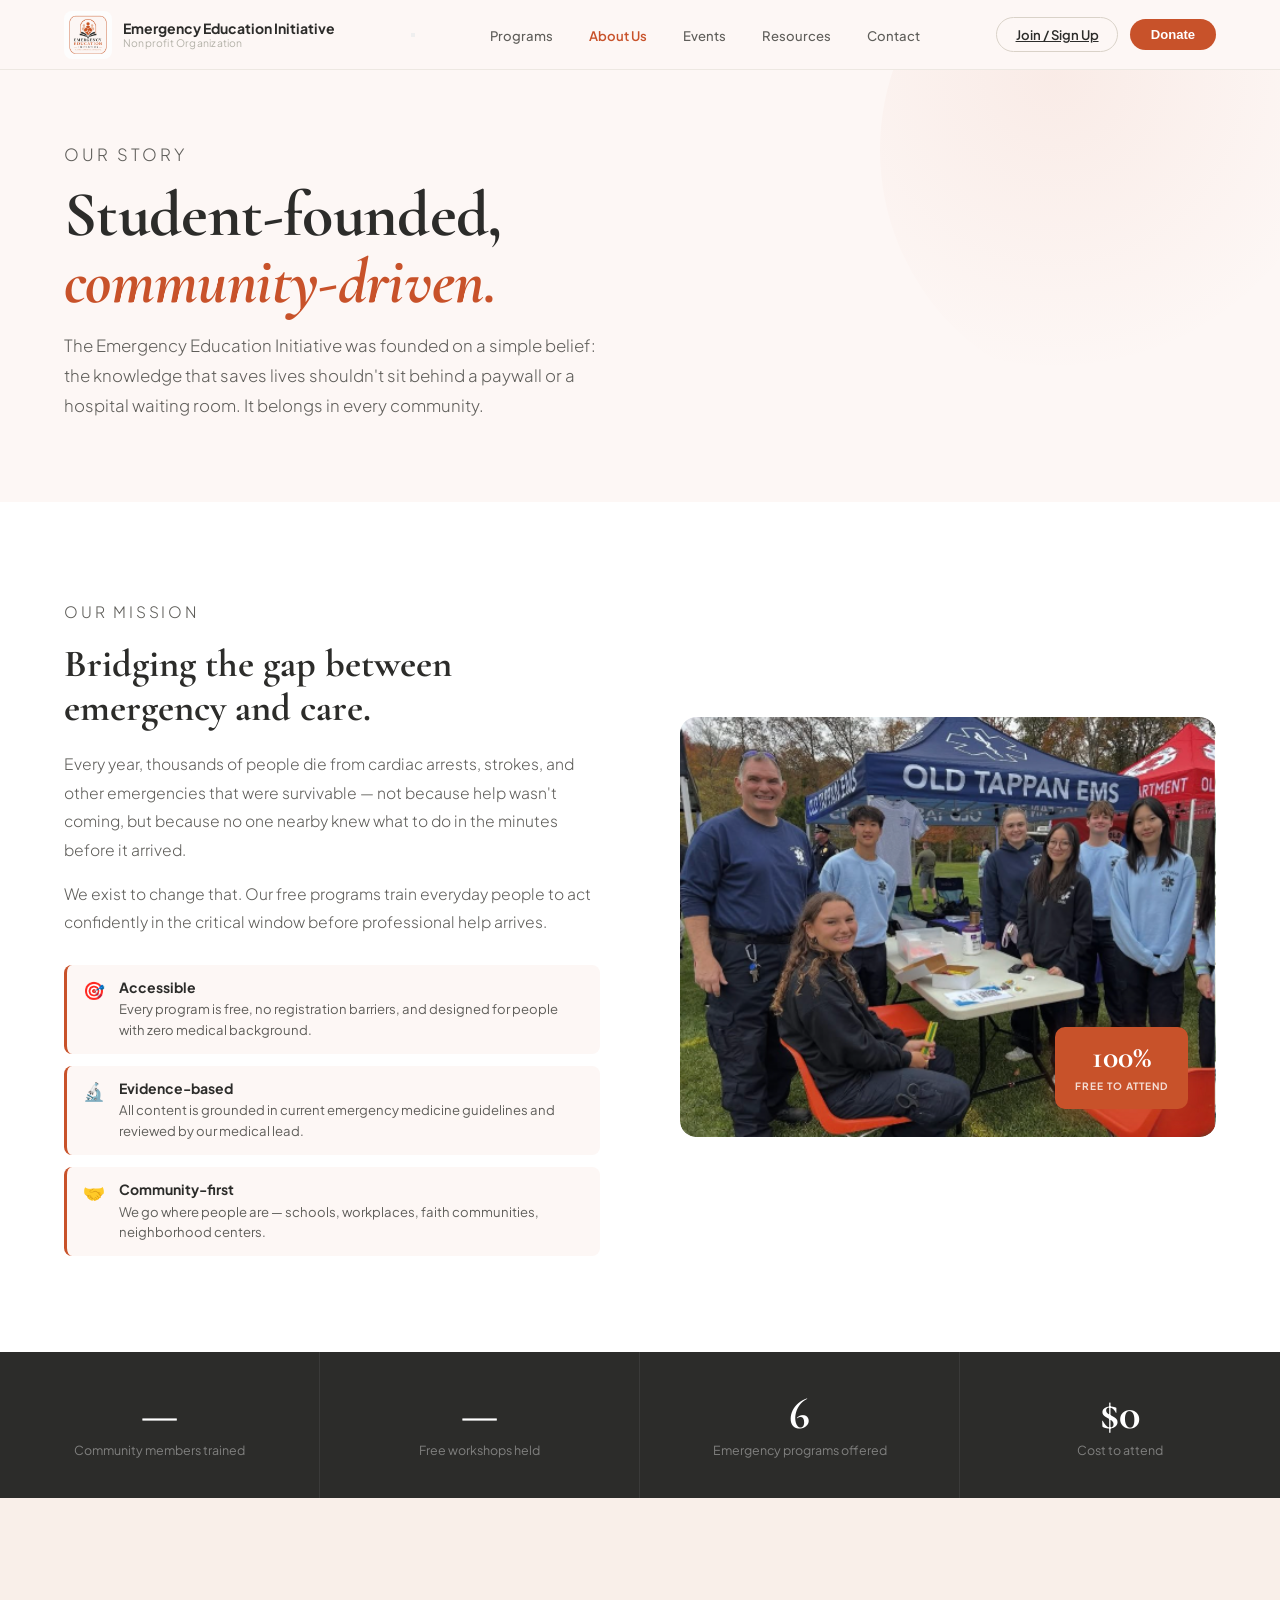
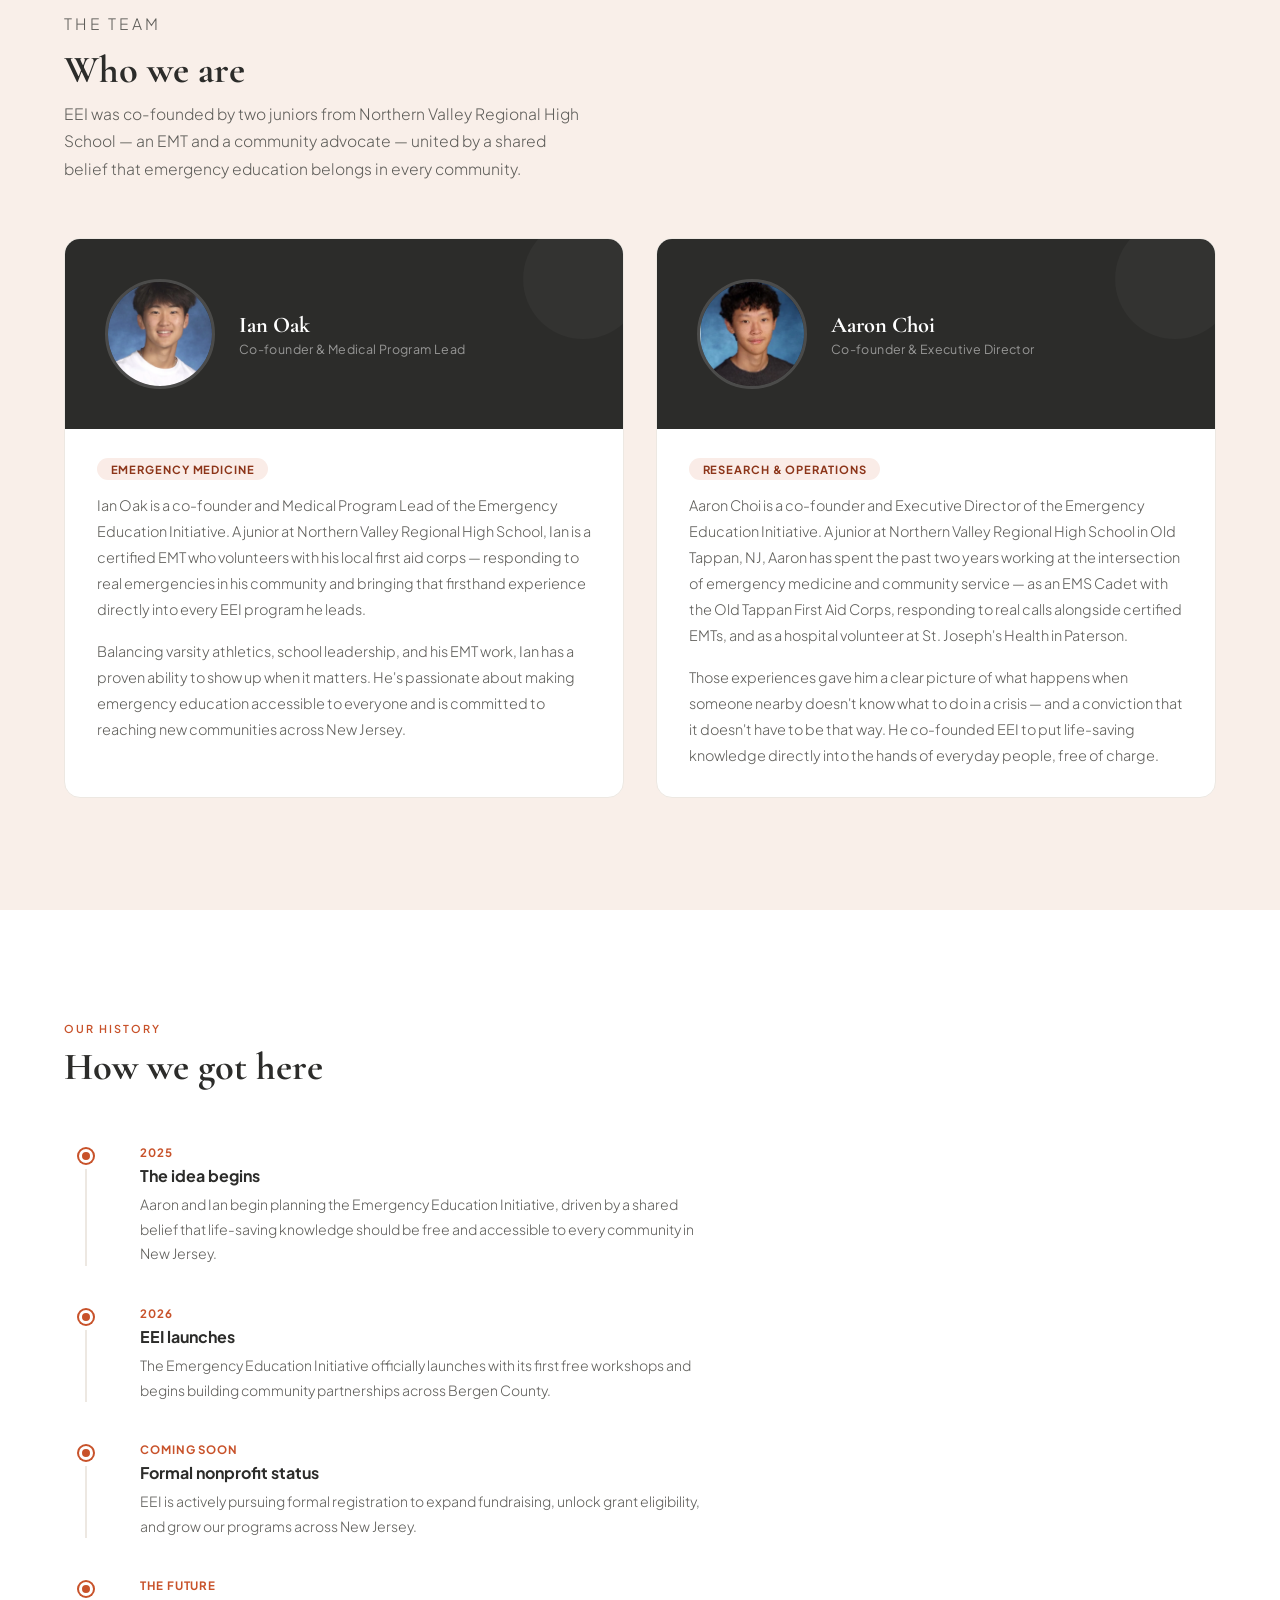
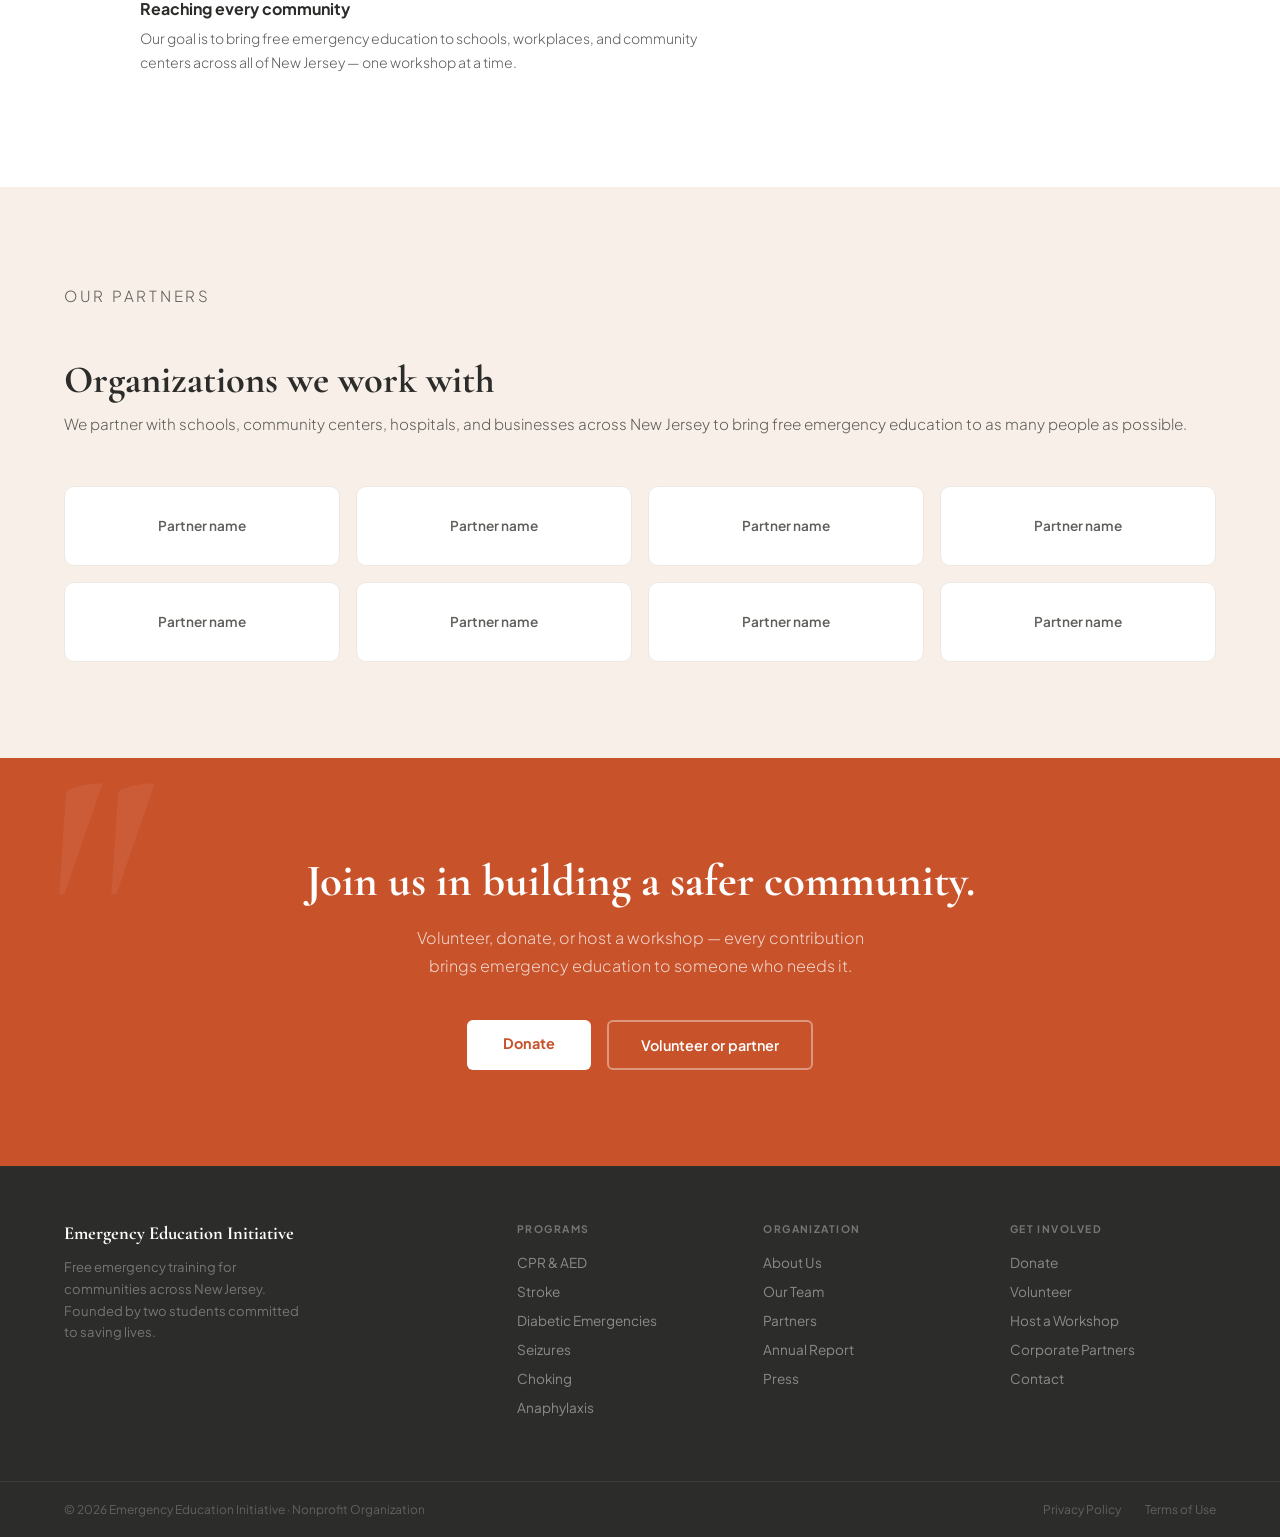
==== about.html @ 854fc61e "Add favicon and wire up the contact form to send real email Adds a square favicon/apple-touch-icon g" ====
<!DOCTYPE html>
<html lang="en">
<head>
<meta charset="UTF-8">
<meta name="viewport" content="width=device-width, initial-scale=1.0">
<title>About Us — Emergency Education Initiative</title>
<link rel="icon" type="image/png" href="images/favicon.png">
<link rel="apple-touch-icon" href="images/apple-touch-icon.png">
<link rel="preconnect" href="https://fonts.googleapis.com">
<link href="https://fonts.googleapis.com/css2?family=Cormorant+Garamond:ital,wght@0,400;0,600;0,700;1,400;1,600;1,700&family=Plus+Jakarta+Sans:wght@300;400;500;600;700&display=swap" rel="stylesheet">
<style>
*,*::before,*::after{box-sizing:border-box;margin:0;padding:0}
:root{
  --slate:#2C2C2A;--slate-mid:#5F5E5A;--slate-light:#B4B2A9;--slate-tint:#F1EFE8;
  --coral:#C8522A;--coral-dark:#8C3519;--coral-mid:#D96A3E;--coral-light:#EDA07E;--coral-tint:#FAECE7;
  --blush:#FDF7F5;--blush-mid:#F9EFE9;--white:#ffffff;--border:#EDE8E2;--border-strong:#D9D2C8;
}
html{scroll-behavior:smooth}
body{font-family:'Plus Jakarta Sans',sans-serif;background:var(--blush);color:var(--slate);overflow-x:hidden}

nav{position:fixed;top:0;left:0;right:0;z-index:100;background:rgba(253,247,245,0.97);backdrop-filter:blur(12px);border-bottom:1px solid var(--border);height:70px;display:flex;align-items:center;justify-content:space-between;padding:0 4rem}
.nav-brand{display:flex;align-items:center;gap:11px;text-decoration:none}
.nav-logo{width:48px;height:48px;object-fit:contain;display:block;flex-shrink:0;border-radius:8px}
.nav-wordmark{font-size:.875rem;font-weight:700;color:var(--slate);line-height:1.2}
.nav-wordmark small{display:block;font-size:.65rem;font-weight:400;color:var(--slate-light);letter-spacing:.02em}
.nav-links{display:flex;gap:2.25rem;list-style:none}
.nav-links a{font-size:.82rem;font-weight:500;color:var(--slate-mid);text-decoration:none;transition:color .2s}
.nav-links a:hover{color:var(--slate)}
.nav-links a.active{color:var(--coral);font-weight:600}
.nav-actions{display:flex;gap:.75rem;align-items:center}
.btn-ghost-nav{font-size:.82rem;font-weight:600;color:var(--slate);background:none;border:1.5px solid var(--border-strong);padding:.5rem 1.15rem;cursor:pointer;border-radius:999px;transition:all .2s}
.btn-ghost-nav:hover{border-color:var(--slate-mid)}
.btn-coral-nav{font-size:.82rem;font-weight:600;color:var(--white);background:var(--coral);border:none;padding:.5rem 1.3rem;cursor:pointer;border-radius:999px;transition:background .2s}
.btn-coral-nav:hover{background:var(--coral-dark)}

.page-hero{padding:140px 4rem 80px;background:var(--blush);position:relative;overflow:hidden;animation:fadeUp .8s ease both}
.hero-bg{position:absolute;top:-100px;right:-100px;width:500px;height:500px;border-radius:50%;background:radial-gradient(circle at 35% 35%,rgba(200,82,42,0.07),transparent 65%);pointer-events:none}
.eyebrow{font-size:.68rem;font-weight:600;letter-spacing:.18em;text-transform:uppercase;color:var(--coral);margin-bottom:.65rem}
.page-hero h1{font-family:'Cormorant Garamond',serif;font-size:clamp(2.8rem,5vw,4.5rem);font-weight:700;line-height:1.05;color:var(--slate);margin-bottom:1rem;letter-spacing:-.01em}
.page-hero h1 em{font-style:italic;color:var(--coral)}
.page-hero>p{font-size:1.05rem;font-weight:300;line-height:1.8;color:var(--slate-mid);max-width:540px}

/* MISSION */
.mission{padding:6rem 4rem;background:var(--white);display:grid;grid-template-columns:1fr 1fr;gap:5rem;align-items:center}
.mission-text h2{font-family:'Cormorant Garamond',serif;font-size:clamp(2rem,3vw,2.8rem);font-weight:700;color:var(--slate);line-height:1.15;margin-bottom:1.25rem}
.mission-text p{font-size:.975rem;font-weight:300;line-height:1.82;color:var(--slate-mid);margin-bottom:1rem}
.mission-values{display:flex;flex-direction:column;gap:.75rem;margin-top:1.75rem}
.value-row{display:flex;align-items:flex-start;gap:.85rem;padding:.85rem 1rem;background:var(--blush);border-radius:8px;border-left:3px solid var(--coral)}
.value-icon{font-size:1.1rem;flex-shrink:0;margin-top:1px}
.value-title{font-size:.875rem;font-weight:700;color:var(--slate);margin-bottom:.2rem}
.value-desc{font-size:.82rem;color:var(--slate-mid);line-height:1.55}
.mission-visual{position:relative}
.mission-img{background:var(--slate);border-radius:16px;height:420px;display:flex;align-items:center;justify-content:center;overflow:hidden;position:relative}
.mission-img-dots{position:absolute;inset:0;background-image:radial-gradient(circle,rgba(255,255,255,.05) 1px,transparent 1px);background-size:22px 22px}
.mission-img-letter{font-family:'Cormorant Garamond',serif;font-size:11rem;font-weight:700;font-style:italic;color:rgba(255,255,255,.06);user-select:none;position:relative;z-index:1}
.mission-badge{position:absolute;bottom:1.75rem;right:1.75rem;background:var(--coral);border-radius:10px;padding:.9rem 1.25rem;text-align:center;box-shadow:0 8px 24px rgba(200,82,42,.35)}
.mission-badge strong{display:block;font-family:'Cormorant Garamond',serif;font-size:2rem;font-weight:700;color:var(--white);line-height:1}
.mission-badge span{font-size:.63rem;font-weight:700;color:rgba(255,255,255,.8);letter-spacing:.1em;text-transform:uppercase}

/* STATS */
.stats-band{background:var(--slate);display:grid;grid-template-columns:repeat(4,1fr)}
.stat-cell{padding:2.5rem 2rem;border-right:1px solid rgba(255,255,255,.07);text-align:center}
.stat-cell:last-child{border:none}
.stat-num{font-family:'Cormorant Garamond',serif;font-size:2.8rem;font-weight:700;color:var(--white);line-height:1}
.stat-num span{color:var(--coral-mid)}
.stat-lbl{font-size:.78rem;color:rgba(255,255,255,.4);margin-top:.35rem}

/* FOUNDERS */
.founders{padding:7rem 4rem;background:var(--blush-mid)}
.founders-header{margin-bottom:3.5rem}
.founders-header h2{font-family:'Cormorant Garamond',serif;font-size:clamp(2rem,3vw,2.8rem);font-weight:700;color:var(--slate);line-height:1.15;margin-bottom:.5rem}
.founders-header p{font-size:.975rem;font-weight:300;color:var(--slate-mid);max-width:520px;line-height:1.75}
.founders-grid{display:grid;grid-template-columns:1fr 1fr;gap:2rem}
.founder-card{background:var(--white);border:1px solid var(--border);border-radius:16px;overflow:hidden;transition:box-shadow .22s}
.founder-card:hover{box-shadow:0 10px 32px rgba(0,0,0,.08)}
.founder-top{background:var(--slate);padding:2.5rem;display:flex;align-items:center;gap:1.5rem;position:relative;overflow:hidden}
.founder-top::before{content:'';position:absolute;right:-20px;top:-20px;width:120px;height:120px;border-radius:50%;background:rgba(255,255,255,.03)}
.founder-avatar{width:72px;height:72px;border-radius:50%;background:var(--coral);display:flex;align-items:center;justify-content:center;font-family:'Cormorant Garamond',serif;font-size:1.6rem;font-weight:700;color:var(--white);flex-shrink:0;border:3px solid rgba(255,255,255,.15)}
.founder-name{font-family:'Cormorant Garamond',serif;font-size:1.4rem;font-weight:700;color:var(--white)}
.founder-title{font-size:.78rem;color:rgba(255,255,255,.5);margin-top:.2rem;letter-spacing:.03em}
.founder-body{padding:1.75rem 2rem}
.founder-body p{font-size:.9rem;font-weight:300;line-height:1.8;color:var(--slate-mid);margin-bottom:1rem}
.founder-body p:last-child{margin-bottom:0}
.founder-tag{display:inline-flex;align-items:center;gap:.4rem;margin-bottom:.85rem;font-size:.7rem;font-weight:700;letter-spacing:.08em;text-transform:uppercase;background:var(--coral-tint);color:var(--coral-dark);padding:.25rem .85rem;border-radius:999px}

/* STORY TIMELINE */
.timeline{padding:7rem 4rem;background:var(--white)}
.timeline h2{font-family:'Cormorant Garamond',serif;font-size:clamp(2rem,3vw,2.8rem);font-weight:700;color:var(--slate);line-height:1.15;margin-bottom:3.5rem}
.timeline-items{display:flex;flex-direction:column;gap:0;max-width:640px}
.tl-item{display:flex;gap:2rem;position:relative;padding-bottom:2.5rem}
.tl-item:last-child{padding-bottom:0}
.tl-left{display:flex;flex-direction:column;align-items:center;flex-shrink:0;width:44px}
.tl-dot{width:14px;height:14px;border-radius:50%;background:var(--coral);border:3px solid var(--white);box-shadow:0 0 0 2px var(--coral);flex-shrink:0;margin-top:4px}
.tl-line{flex:1;width:2px;background:var(--border);margin-top:6px}
.tl-item:last-child .tl-line{display:none}
.tl-year{font-size:.72rem;font-weight:700;color:var(--coral);letter-spacing:.08em;text-transform:uppercase;margin-bottom:.3rem}
.tl-title{font-size:1rem;font-weight:700;color:var(--slate);margin-bottom:.4rem}
.tl-desc{font-size:.875rem;font-weight:300;line-height:1.75;color:var(--slate-mid)}

/* PARTNERS */
.partners{padding:6rem 4rem;background:var(--blush-mid)}
.partners h2{font-family:'Cormorant Garamond',serif;font-size:clamp(1.8rem,3vw,2.5rem);font-weight:700;color:var(--slate);margin-bottom:.5rem}
.partners>p{font-size:.95rem;font-weight:300;color:var(--slate-mid);margin-bottom:3rem;line-height:1.75}
.partners-grid{display:grid;grid-template-columns:repeat(4,1fr);gap:1rem}
.partner-tile{background:var(--white);border:1px solid var(--border);border-radius:10px;padding:1.5rem;display:flex;align-items:center;justify-content:center;min-height:80px;transition:all .2s}
.partner-tile:hover{border-color:var(--coral-light);box-shadow:0 4px 16px rgba(0,0,0,.06)}
.partner-tile span{font-size:.85rem;font-weight:600;color:var(--slate-mid);text-align:center}

/* CTA */
.cta{background:var(--coral);padding:6rem 4rem;text-align:center;position:relative;overflow:hidden}
.cta-deco{position:absolute;left:2rem;top:-2rem;font-family:'Cormorant Garamond',serif;font-size:20rem;font-weight:700;font-style:italic;color:rgba(255,255,255,.06);line-height:1;pointer-events:none;user-select:none}
.cta h2{font-family:'Cormorant Garamond',serif;font-size:clamp(2rem,3.5vw,3rem);font-weight:700;color:var(--white);margin-bottom:1rem;position:relative;z-index:1}
.cta p{font-size:1rem;font-weight:300;color:rgba(255,255,255,.75);max-width:480px;margin:0 auto 2.5rem;line-height:1.75;position:relative;z-index:1}
.cta-btns{display:flex;gap:1rem;justify-content:center;flex-wrap:wrap;position:relative;z-index:1}
.btn-white{background:var(--white);color:var(--coral);border:none;padding:.9rem 2.25rem;cursor:pointer;font-family:'Plus Jakarta Sans',sans-serif;font-size:.9rem;font-weight:700;border-radius:6px;transition:all .2s;text-decoration:none}
.btn-white:hover{transform:translateY(-2px);box-shadow:0 8px 24px rgba(0,0,0,.15)}
.btn-outline-white{background:transparent;color:var(--white);border:2px solid rgba(255,255,255,.4);padding:.9rem 2rem;cursor:pointer;font-family:'Plus Jakarta Sans',sans-serif;font-size:.9rem;font-weight:600;border-radius:6px;transition:all .2s;text-decoration:none}
.btn-outline-white:hover{border-color:rgba(255,255,255,.8)}

footer{background:var(--slate)}
.footer-main{padding:3.5rem 4rem;display:grid;grid-template-columns:2fr 1fr 1fr 1fr;gap:2.5rem}
.footer-brand p{font-family:'Cormorant Garamond',serif;font-size:1.15rem;font-weight:700;color:var(--white);margin-bottom:.75rem}
.footer-brand span{font-size:.82rem;color:rgba(255,255,255,.35);line-height:1.65;display:block;max-width:240px}
.footer-col h4{font-size:.65rem;font-weight:700;letter-spacing:.14em;text-transform:uppercase;color:rgba(255,255,255,.35);margin-bottom:1rem}
.footer-col ul{list-style:none}
.footer-col li{margin-bottom:.5rem}
.footer-col a{font-size:.85rem;color:rgba(255,255,255,.45);text-decoration:none;transition:color .2s}
.footer-col a:hover{color:rgba(255,255,255,.85)}
.footer-bottom{border-top:1px solid rgba(255,255,255,.07);padding:1.25rem 4rem;display:flex;justify-content:space-between;align-items:center}
.footer-bottom p,.footer-bottom a{font-size:.75rem;color:rgba(255,255,255,.25);text-decoration:none}
.footer-bottom a:hover{color:rgba(255,255,255,.5)}
.fb-links{display:flex;gap:1.5rem}

@keyframes fadeUp{from{opacity:0;transform:translateY(18px)}to{opacity:1;transform:translateY(0)}}
</style>
<link rel="stylesheet" href="css/responsive.css">
</head>
<body>

<nav>
  <a class="nav-brand" href="index.html">
    <img class="nav-logo" src="images/logo.png" alt="Emergency Education Initiative logo">
    <div class="nav-wordmark">Emergency Education Initiative<small>Nonprofit Organization</small></div>
  </a>
  <button class="nav-toggle" aria-label="Toggle menu" aria-expanded="false"><span></span><span></span><span></span></button>
  <ul class="nav-links">
    <li><a href="programs.html">Programs</a></li>
    <li><a href="about.html" class="active">About Us</a></li>
    <li><a href="events.html">Events</a></li>
    <li><a href="resources.html">Resources</a></li>
    <li><a href="contact.html">Contact</a></li>
  </ul>
  <div class="nav-actions">
    <a href="contact.html" class="btn-ghost-nav">Join / Sign Up</a>
    <button class="btn-coral-nav">Donate</button>
  </div>
</nav>

<section class="page-hero">
  <div class="hero-bg"></div>
  <p class="eyebrow">Our story</p>
  <h1>Student-founded,<br><em>community-driven.</em></h1>
  <p>The Emergency Education Initiative was founded on a simple belief: the knowledge that saves lives shouldn't sit behind a paywall or a hospital waiting room. It belongs in every community.</p>
</section>

<section class="mission">
  <div class="mission-text">
    <p class="eyebrow">Our mission</p>
    <h2>Bridging the gap between emergency and care.</h2>
    <p>Every year, thousands of people die from cardiac arrests, strokes, and other emergencies that were survivable — not because help wasn't coming, but because no one nearby knew what to do in the minutes before it arrived.</p>
    <p>We exist to change that. Our free programs train everyday people to act confidently in the critical window before professional help arrives.</p>
    <div class="mission-values">
      <div class="value-row"><div class="value-icon">🎯</div><div><div class="value-title">Accessible</div><div class="value-desc">Every program is free, no registration barriers, and designed for people with zero medical background.</div></div></div>
      <div class="value-row"><div class="value-icon">🔬</div><div><div class="value-title">Evidence-based</div><div class="value-desc">All content is grounded in current emergency medicine guidelines and reviewed by our medical lead.</div></div></div>
      <div class="value-row"><div class="value-icon">🤝</div><div><div class="value-title">Community-first</div><div class="value-desc">We go where people are — schools, workplaces, faith communities, neighborhood centers.</div></div></div>
    </div>
  </div>
  <div class="mission-visual">
    <div class="mission-img" style="background:none;padding:0;overflow:hidden">
      <img src="images/event1.jpg" alt="EEI team at Old Tappan EMS event" style="width:100%;height:100%;object-fit:cover;border-radius:16px;">
      <div class="mission-badge"><strong>100%</strong><span>Free to attend</span></div>
    </div>
  </div>
</section>

<div class="stats-band">
  <div class="stat-cell"><div class="stat-num">—</div><div class="stat-lbl">Community members trained</div></div>
  <div class="stat-cell"><div class="stat-num">—</div><div class="stat-lbl">Free workshops held</div></div>
  <div class="stat-cell"><div class="stat-num">6</div><div class="stat-lbl">Emergency programs offered</div></div>
  <div class="stat-cell"><div class="stat-num">$0</div><div class="stat-lbl">Cost to attend</div></div>
</div>

<section class="founders">
  <div class="founders-header">
    <p class="eyebrow">The team</p>
    <h2>Who we are</h2>
    <p>EEI was co-founded by two juniors from Northern Valley Regional High School — an EMT and a community advocate — united by a shared belief that emergency education belongs in every community.</p>
  </div>
  <div class="founders-grid">
    <div class="founder-card">
      <div class="founder-top">
        <img src="images/ian.jpg" alt="Ian Oak" style="width:110px;height:110px;border-radius:50%;object-fit:cover;flex-shrink:0;border:3px solid rgba(255,255,255,.15)">
        <div>
          <div class="founder-name">Ian Oak</div>
          <div class="founder-title">Co-founder &amp; Medical Program Lead</div>
        </div>
      </div>
      <div class="founder-body">
        <span class="founder-tag">Emergency medicine</span>
        <p>Ian Oak is a co-founder and Medical Program Lead of the Emergency Education Initiative. A junior at Northern Valley Regional High School, Ian is a certified EMT who volunteers with his local first aid corps — responding to real emergencies in his community and bringing that firsthand experience directly into every EEI program he leads.</p>
        <p>Balancing varsity athletics, school leadership, and his EMT work, Ian has a proven ability to show up when it matters. He's passionate about making emergency education accessible to everyone and is committed to reaching new communities across New Jersey.</p>
      </div>
    </div>
    <div class="founder-card">
      <div class="founder-top">
        <img src="images/aaron.jpg" alt="Aaron Choi" style="width:110px;height:110px;border-radius:50%;object-fit:cover;flex-shrink:0;border:3px solid rgba(255,255,255,.15)">
        <div>
          <div class="founder-name">Aaron Choi</div>
          <div class="founder-title">Co-founder &amp; Executive Director</div>
        </div>
      </div>
      <div class="founder-body">
        <span class="founder-tag">Research &amp; operations</span>
        <p>Aaron Choi is a co-founder and Executive Director of the Emergency Education Initiative. A junior at Northern Valley Regional High School in Old Tappan, NJ, Aaron has spent the past two years working at the intersection of emergency medicine and community service — as an EMS Cadet with the Old Tappan First Aid Corps, responding to real calls alongside certified EMTs, and as a hospital volunteer at St. Joseph's Health in Paterson.</p>
        <p>Those experiences gave him a clear picture of what happens when someone nearby doesn't know what to do in a crisis — and a conviction that it doesn't have to be that way. He co-founded EEI to put life-saving knowledge directly into the hands of everyday people, free of charge.</p>
      </div>
    </div>
  </div>
</section>

<section class="timeline">
  <p class="eyebrow">Our history</p>
  <h2>How we got here</h2>
  <div class="timeline-items">
    <div class="tl-item">
      <div class="tl-left"><div class="tl-dot"></div><div class="tl-line"></div></div>
      <div><div class="tl-year">2025</div><div class="tl-title">The idea begins</div><div class="tl-desc">Aaron and Ian begin planning the Emergency Education Initiative, driven by a shared belief that life-saving knowledge should be free and accessible to every community in New Jersey.</div></div>
    </div>
    <div class="tl-item">
      <div class="tl-left"><div class="tl-dot"></div><div class="tl-line"></div></div>
      <div><div class="tl-year">2026</div><div class="tl-title">EEI launches</div><div class="tl-desc">The Emergency Education Initiative officially launches with its first free workshops and begins building community partnerships across Bergen County.</div></div>
    </div>
    <div class="tl-item">
      <div class="tl-left"><div class="tl-dot"></div><div class="tl-line"></div></div>
      <div><div class="tl-year">Coming soon</div><div class="tl-title">Formal nonprofit status</div><div class="tl-desc">EEI is actively pursuing formal registration to expand fundraising, unlock grant eligibility, and grow our programs across New Jersey.</div></div>
    </div>
    <div class="tl-item">
      <div class="tl-left"><div class="tl-dot"></div></div>
      <div><div class="tl-year">The future</div><div class="tl-title">Reaching every community</div><div class="tl-desc">Our goal is to bring free emergency education to schools, workplaces, and community centers across all of New Jersey — one workshop at a time.</div></div>
    </div>
  </div>
</section>

<section class="partners">
  <p class="eyebrow">Our partners</p>
  <h2>Organizations we work with</h2>
  <p>We partner with schools, community centers, hospitals, and businesses across New Jersey to bring free emergency education to as many people as possible.</p>
  <div class="partners-grid">
    <div class="partner-tile"><span>Partner name</span></div>
    <div class="partner-tile"><span>Partner name</span></div>
    <div class="partner-tile"><span>Partner name</span></div>
    <div class="partner-tile"><span>Partner name</span></div>
    <div class="partner-tile"><span>Partner name</span></div>
    <div class="partner-tile"><span>Partner name</span></div>
    <div class="partner-tile"><span>Partner name</span></div>
    <div class="partner-tile"><span>Partner name</span></div>
  </div>
</section>

<section class="cta">
  <div class="cta-deco">"</div>
  <h2>Join us in building a safer community.</h2>
  <p>Volunteer, donate, or host a workshop — every contribution brings emergency education to someone who needs it.</p>
  <div class="cta-btns">
    <a href="donate.html" class="btn-white">Donate</a>
    <a href="contact.html" class="btn-outline-white">Volunteer or partner</a>
  </div>
</section>

<footer>
  <div class="footer-main">
    <div class="footer-brand">
      <p>Emergency Education Initiative</p>
      <span>Free emergency training for communities across New Jersey. Founded by two students committed to saving lives.</span>
    </div>
    <div class="footer-col">
      <h4>Programs</h4>
      <ul>
        <li><a href="#">CPR &amp; AED</a></li>
        <li><a href="#">Stroke</a></li>
        <li><a href="#">Diabetic Emergencies</a></li>
        <li><a href="#">Seizures</a></li>
        <li><a href="#">Choking</a></li>
        <li><a href="#">Anaphylaxis</a></li>
      </ul>
    </div>
    <div class="footer-col">
      <h4>Organization</h4>
      <ul>
        <li><a href="about.html">About Us</a></li>
        <li><a href="about.html">Our Team</a></li>
        <li><a href="#">Partners</a></li>
        <li><a href="#">Annual Report</a></li>
        <li><a href="#">Press</a></li>
      </ul>
    </div>
    <div class="footer-col">
      <h4>Get Involved</h4>
      <ul>
        <li><a href="donate.html">Donate</a></li>
        <li><a href="contact.html">Volunteer</a></li>
        <li><a href="contact.html">Host a Workshop</a></li>
        <li><a href="#">Corporate Partners</a></li>
        <li><a href="contact.html">Contact</a></li>
      </ul>
    </div>
  </div>
  <div class="footer-bottom">
    <p>© 2026 Emergency Education Initiative · Nonprofit Organization</p>
    <div class="fb-links"><a href="#">Privacy Policy</a><a href="#">Terms of Use</a></div>
  </div>
</footer>

<script>
document.querySelector('.nav-toggle').addEventListener('click',function(){
  const open=document.querySelector('nav').classList.toggle('nav-open');
  this.setAttribute('aria-expanded',open);
});
</script>
</body>
</html>
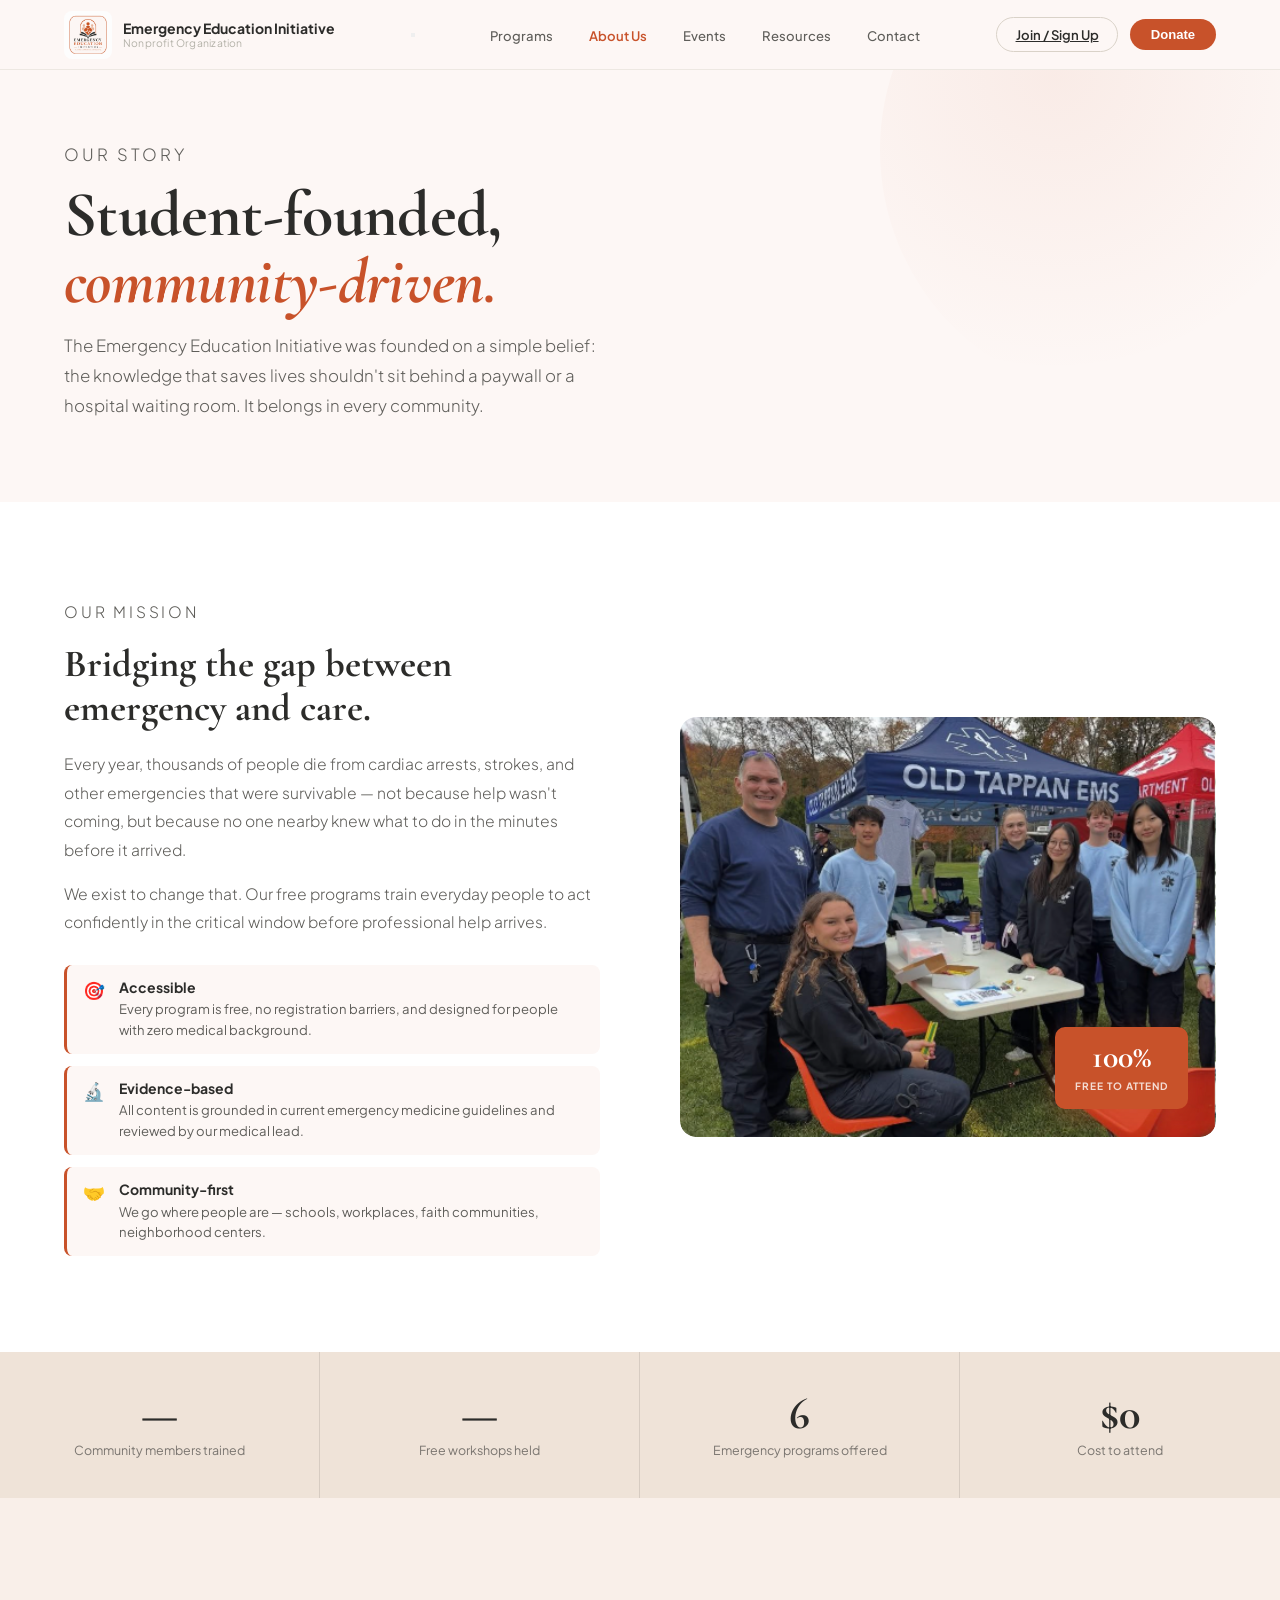
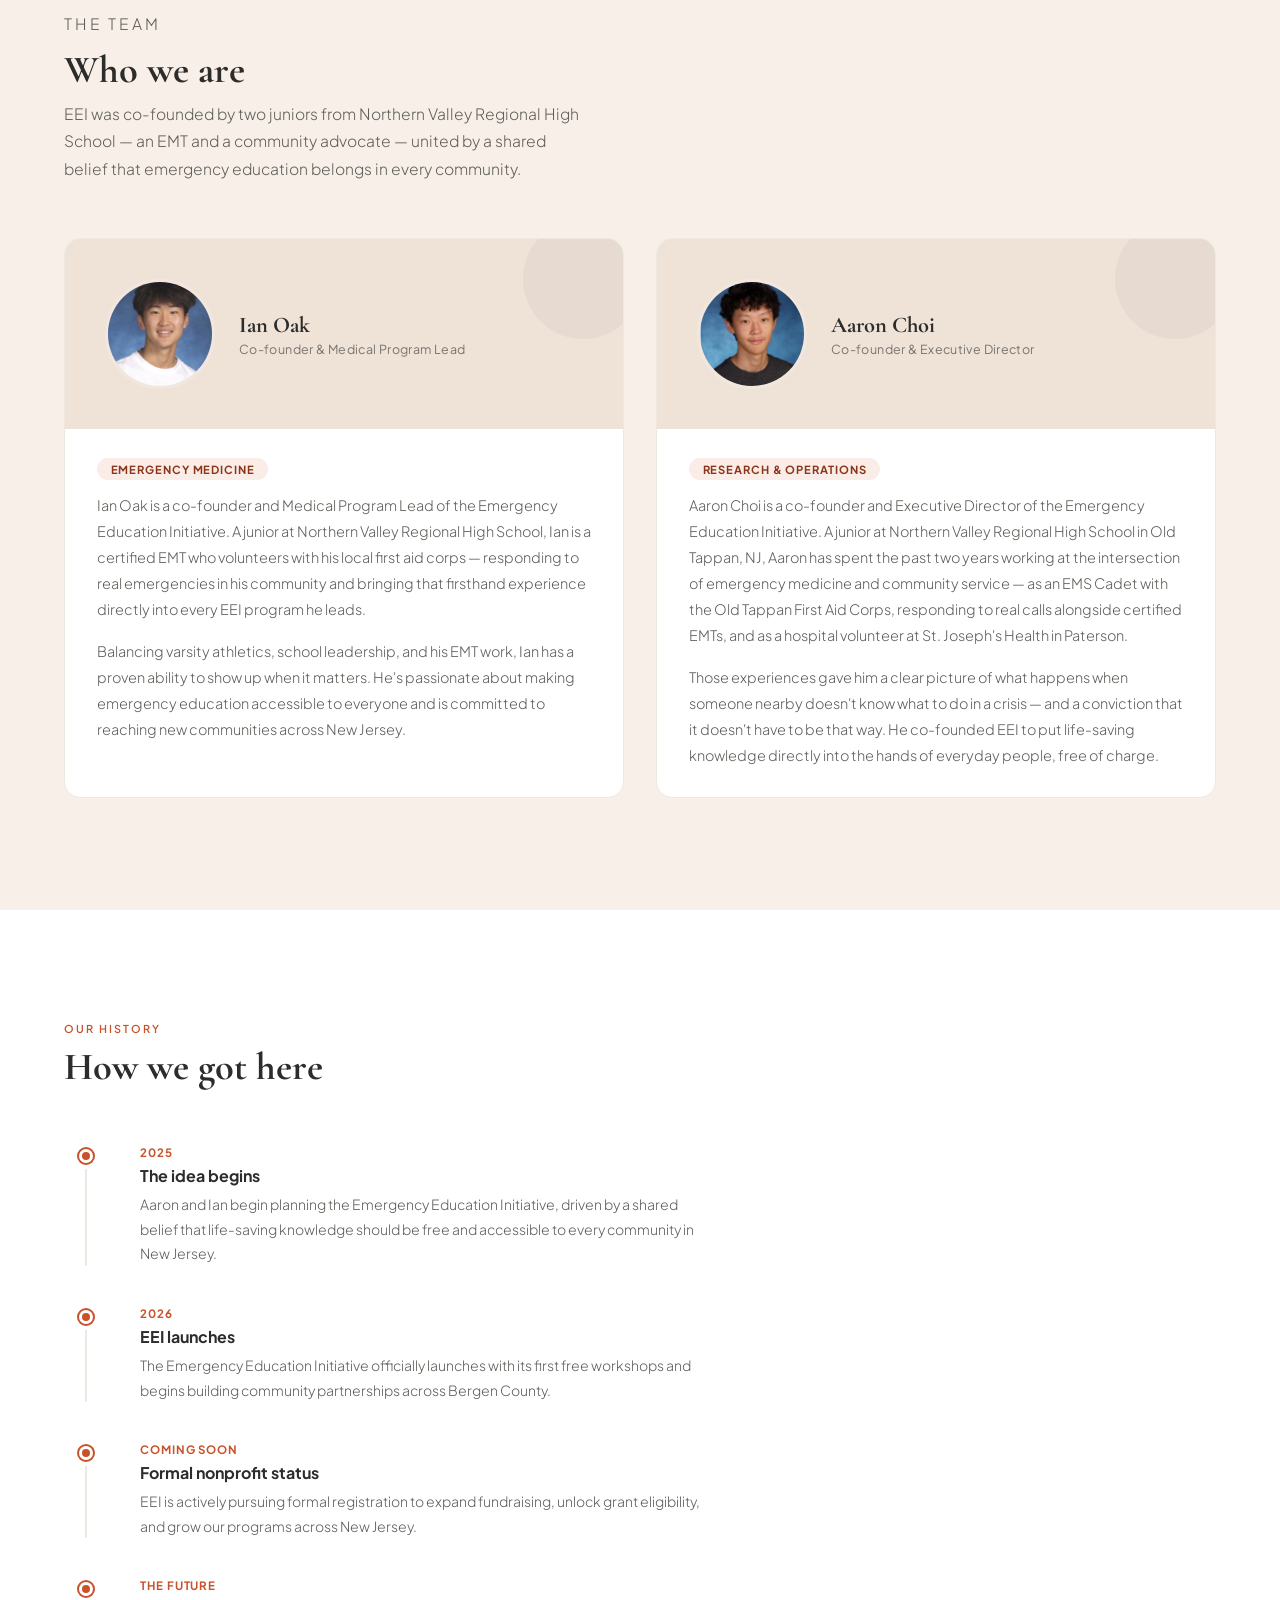
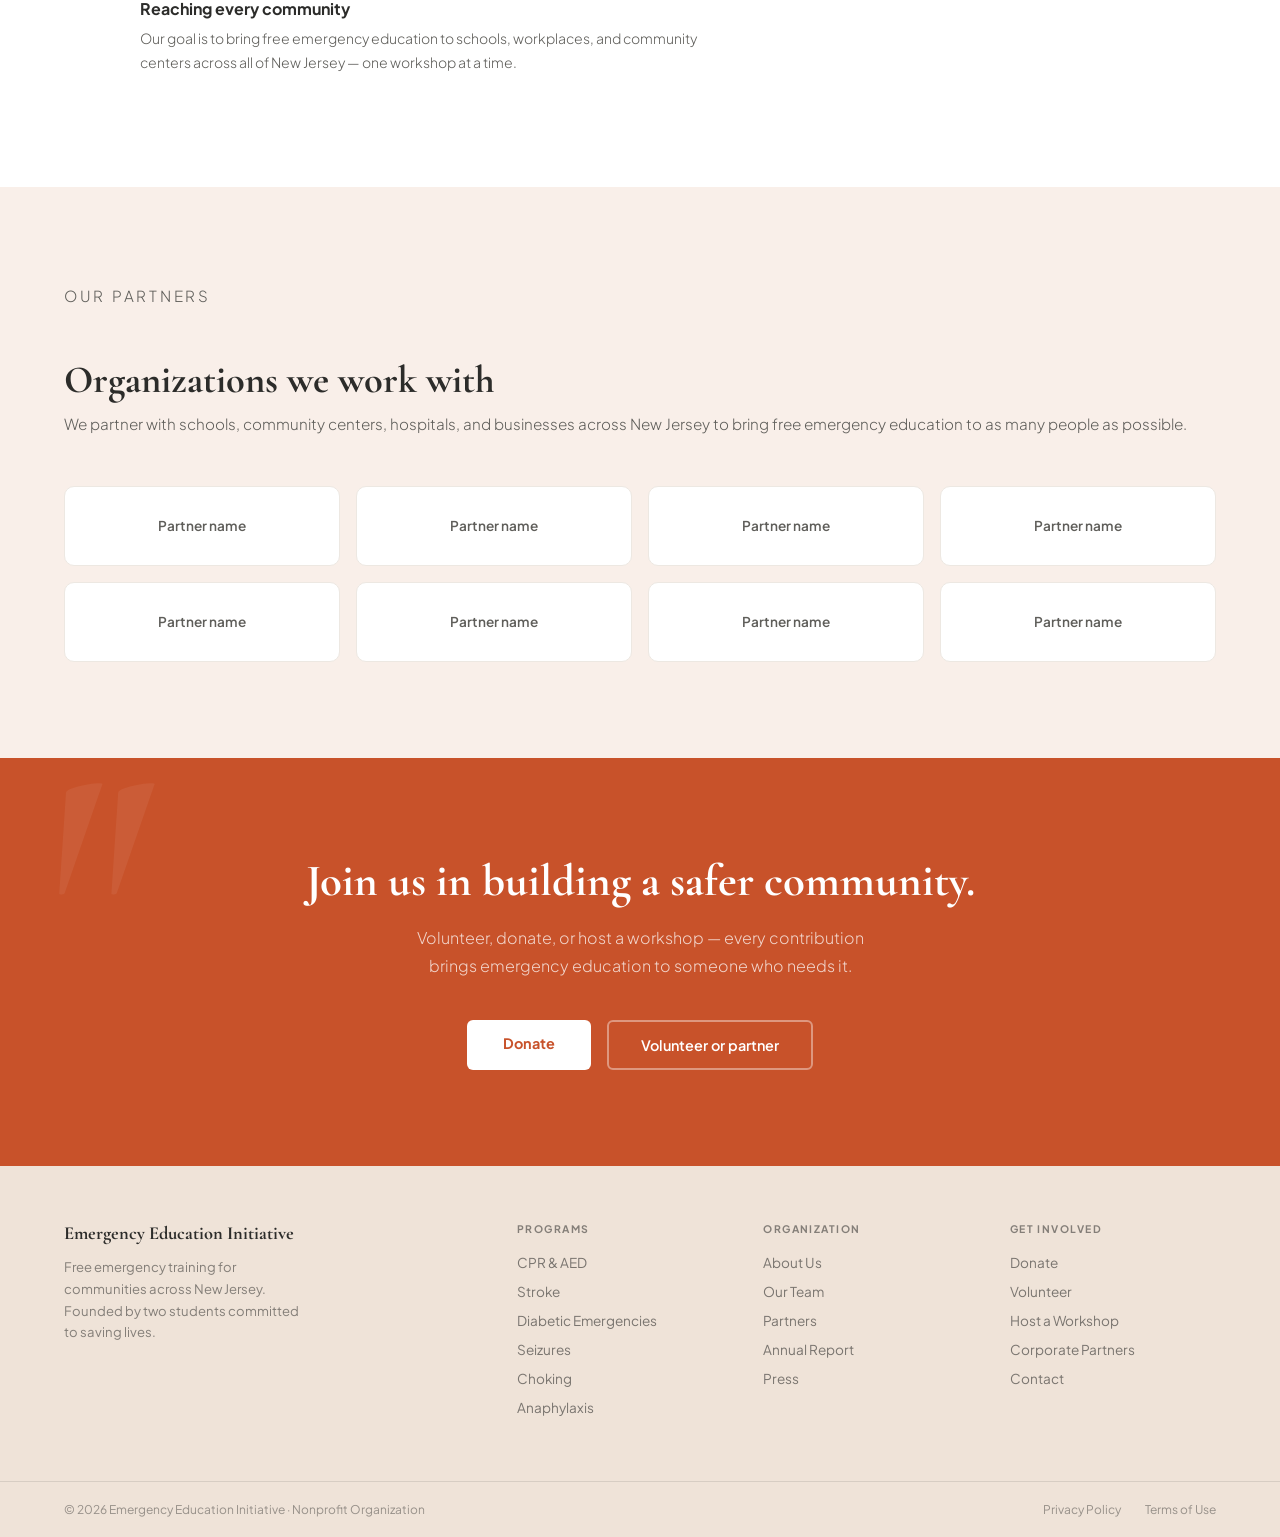
==== commit 9b54c344: "Replace dark slate panel backgrounds with warm cream tone (#EFE3D8) Swaps the dark charcoal backgrou" ====
--- a/about.html
+++ b/about.html
@@ -6,6 +6,11 @@
 <title>About Us — Emergency Education Initiative</title>
 <link rel="icon" type="image/png" href="images/favicon.png">
 <link rel="apple-touch-icon" href="images/apple-touch-icon.png">
+<meta name="description" content="Meet the team behind the Emergency Education Initiative — two NJ students bringing free, life-saving emergency response training to their community.">
+<meta property="og:title" content="About Us — Emergency Education Initiative">
+<meta property="og:description" content="Student-founded, community-driven: learn the story behind EEI and the team building free emergency training programs across New Jersey.">
+<meta property="og:type" content="website">
+<meta name="twitter:card" content="summary">
 <link rel="preconnect" href="https://fonts.googleapis.com">
 <link href="https://fonts.googleapis.com/css2?family=Cormorant+Garamond:ital,wght@0,400;0,600;0,700;1,400;1,600;1,700&family=Plus+Jakarta+Sans:wght@300;400;500;600;700&display=swap" rel="stylesheet">
 <style>
@@ -50,20 +55,20 @@
 .value-title{font-size:.875rem;font-weight:700;color:var(--slate);margin-bottom:.2rem}
 .value-desc{font-size:.82rem;color:var(--slate-mid);line-height:1.55}
 .mission-visual{position:relative}
-.mission-img{background:var(--slate);border-radius:16px;height:420px;display:flex;align-items:center;justify-content:center;overflow:hidden;position:relative}
-.mission-img-dots{position:absolute;inset:0;background-image:radial-gradient(circle,rgba(255,255,255,.05) 1px,transparent 1px);background-size:22px 22px}
-.mission-img-letter{font-family:'Cormorant Garamond',serif;font-size:11rem;font-weight:700;font-style:italic;color:rgba(255,255,255,.06);user-select:none;position:relative;z-index:1}
+.mission-img{background:#EFE3D8;border-radius:16px;height:420px;display:flex;align-items:center;justify-content:center;overflow:hidden;position:relative}
+.mission-img-dots{position:absolute;inset:0;background-image:radial-gradient(circle,rgba(44,44,42,.07) 1px,transparent 1px);background-size:22px 22px}
+.mission-img-letter{font-family:'Cormorant Garamond',serif;font-size:11rem;font-weight:700;font-style:italic;color:rgba(44,44,42,.08);user-select:none;position:relative;z-index:1}
 .mission-badge{position:absolute;bottom:1.75rem;right:1.75rem;background:var(--coral);border-radius:10px;padding:.9rem 1.25rem;text-align:center;box-shadow:0 8px 24px rgba(200,82,42,.35)}
 .mission-badge strong{display:block;font-family:'Cormorant Garamond',serif;font-size:2rem;font-weight:700;color:var(--white);line-height:1}
 .mission-badge span{font-size:.63rem;font-weight:700;color:rgba(255,255,255,.8);letter-spacing:.1em;text-transform:uppercase}
 
 /* STATS */
-.stats-band{background:var(--slate);display:grid;grid-template-columns:repeat(4,1fr)}
-.stat-cell{padding:2.5rem 2rem;border-right:1px solid rgba(255,255,255,.07);text-align:center}
+.stats-band{background:#EFE3D8;display:grid;grid-template-columns:repeat(4,1fr)}
+.stat-cell{padding:2.5rem 2rem;border-right:1px solid rgba(44,44,42,.12);text-align:center}
 .stat-cell:last-child{border:none}
-.stat-num{font-family:'Cormorant Garamond',serif;font-size:2.8rem;font-weight:700;color:var(--white);line-height:1}
+.stat-num{font-family:'Cormorant Garamond',serif;font-size:2.8rem;font-weight:700;color:var(--slate);line-height:1}
 .stat-num span{color:var(--coral-mid)}
-.stat-lbl{font-size:.78rem;color:rgba(255,255,255,.4);margin-top:.35rem}
+.stat-lbl{font-size:.78rem;color:rgba(44,44,42,.6);margin-top:.35rem}
 
 /* FOUNDERS */
 .founders{padding:7rem 4rem;background:var(--blush-mid)}
@@ -73,11 +78,11 @@
 .founders-grid{display:grid;grid-template-columns:1fr 1fr;gap:2rem}
 .founder-card{background:var(--white);border:1px solid var(--border);border-radius:16px;overflow:hidden;transition:box-shadow .22s}
 .founder-card:hover{box-shadow:0 10px 32px rgba(0,0,0,.08)}
-.founder-top{background:var(--slate);padding:2.5rem;display:flex;align-items:center;gap:1.5rem;position:relative;overflow:hidden}
-.founder-top::before{content:'';position:absolute;right:-20px;top:-20px;width:120px;height:120px;border-radius:50%;background:rgba(255,255,255,.03)}
-.founder-avatar{width:72px;height:72px;border-radius:50%;background:var(--coral);display:flex;align-items:center;justify-content:center;font-family:'Cormorant Garamond',serif;font-size:1.6rem;font-weight:700;color:var(--white);flex-shrink:0;border:3px solid rgba(255,255,255,.15)}
-.founder-name{font-family:'Cormorant Garamond',serif;font-size:1.4rem;font-weight:700;color:var(--white)}
-.founder-title{font-size:.78rem;color:rgba(255,255,255,.5);margin-top:.2rem;letter-spacing:.03em}
+.founder-top{background:#EFE3D8;padding:2.5rem;display:flex;align-items:center;gap:1.5rem;position:relative;overflow:hidden}
+.founder-top::before{content:'';position:absolute;right:-20px;top:-20px;width:120px;height:120px;border-radius:50%;background:rgba(44,44,42,.04)}
+.founder-avatar{width:72px;height:72px;border-radius:50%;background:var(--coral);display:flex;align-items:center;justify-content:center;font-family:'Cormorant Garamond',serif;font-size:1.6rem;font-weight:700;color:var(--white);flex-shrink:0;border:3px solid rgba(44,44,42,.15)}
+.founder-name{font-family:'Cormorant Garamond',serif;font-size:1.4rem;font-weight:700;color:var(--slate)}
+.founder-title{font-size:.78rem;color:rgba(44,44,42,.6);margin-top:.2rem;letter-spacing:.03em}
 .founder-body{padding:1.75rem 2rem}
 .founder-body p{font-size:.9rem;font-weight:300;line-height:1.8;color:var(--slate-mid);margin-bottom:1rem}
 .founder-body p:last-child{margin-bottom:0}
@@ -117,18 +122,18 @@
 .btn-outline-white{background:transparent;color:var(--white);border:2px solid rgba(255,255,255,.4);padding:.9rem 2rem;cursor:pointer;font-family:'Plus Jakarta Sans',sans-serif;font-size:.9rem;font-weight:600;border-radius:6px;transition:all .2s;text-decoration:none}
 .btn-outline-white:hover{border-color:rgba(255,255,255,.8)}
 
-footer{background:var(--slate)}
+footer{background:#EFE3D8}
 .footer-main{padding:3.5rem 4rem;display:grid;grid-template-columns:2fr 1fr 1fr 1fr;gap:2.5rem}
-.footer-brand p{font-family:'Cormorant Garamond',serif;font-size:1.15rem;font-weight:700;color:var(--white);margin-bottom:.75rem}
-.footer-brand span{font-size:.82rem;color:rgba(255,255,255,.35);line-height:1.65;display:block;max-width:240px}
-.footer-col h4{font-size:.65rem;font-weight:700;letter-spacing:.14em;text-transform:uppercase;color:rgba(255,255,255,.35);margin-bottom:1rem}
+.footer-brand p{font-family:'Cormorant Garamond',serif;font-size:1.15rem;font-weight:700;color:var(--slate);margin-bottom:.75rem}
+.footer-brand span{font-size:.82rem;color:rgba(44,44,42,.55);line-height:1.65;display:block;max-width:240px}
+.footer-col h4{font-size:.65rem;font-weight:700;letter-spacing:.14em;text-transform:uppercase;color:rgba(44,44,42,.55);margin-bottom:1rem}
 .footer-col ul{list-style:none}
 .footer-col li{margin-bottom:.5rem}
-.footer-col a{font-size:.85rem;color:rgba(255,255,255,.45);text-decoration:none;transition:color .2s}
-.footer-col a:hover{color:rgba(255,255,255,.85)}
-.footer-bottom{border-top:1px solid rgba(255,255,255,.07);padding:1.25rem 4rem;display:flex;justify-content:space-between;align-items:center}
-.footer-bottom p,.footer-bottom a{font-size:.75rem;color:rgba(255,255,255,.25);text-decoration:none}
-.footer-bottom a:hover{color:rgba(255,255,255,.5)}
+.footer-col a{font-size:.85rem;color:rgba(44,44,42,.6);text-decoration:none;transition:color .2s}
+.footer-col a:hover{color:var(--slate)}
+.footer-bottom{border-top:1px solid rgba(44,44,42,.12);padding:1.25rem 4rem;display:flex;justify-content:space-between;align-items:center}
+.footer-bottom p,.footer-bottom a{font-size:.75rem;color:rgba(44,44,42,.45);text-decoration:none}
+.footer-bottom a:hover{color:rgba(44,44,42,.7)}
 .fb-links{display:flex;gap:1.5rem}
 
 @keyframes fadeUp{from{opacity:0;transform:translateY(18px)}to{opacity:1;transform:translateY(0)}}
@@ -251,7 +256,7 @@
   </div>
 </section>
 
-<section class="partners">
+<section class="partners" id="partners">
   <p class="eyebrow">Our partners</p>
   <h2>Organizations we work with</h2>
   <p>We partner with schools, community centers, hospitals, and businesses across New Jersey to bring free emergency education to as many people as possible.</p>
@@ -299,7 +304,7 @@
       <ul>
         <li><a href="about.html">About Us</a></li>
         <li><a href="about.html">Our Team</a></li>
-        <li><a href="#">Partners</a></li>
+        <li><a href="about.html#partners">Partners</a></li>
         <li><a href="#">Annual Report</a></li>
         <li><a href="#">Press</a></li>
       </ul>
@@ -310,7 +315,7 @@
         <li><a href="donate.html">Donate</a></li>
         <li><a href="contact.html">Volunteer</a></li>
         <li><a href="contact.html">Host a Workshop</a></li>
-        <li><a href="#">Corporate Partners</a></li>
+        <li><a href="donate.html#corporate">Corporate Partners</a></li>
         <li><a href="contact.html">Contact</a></li>
       </ul>
     </div>
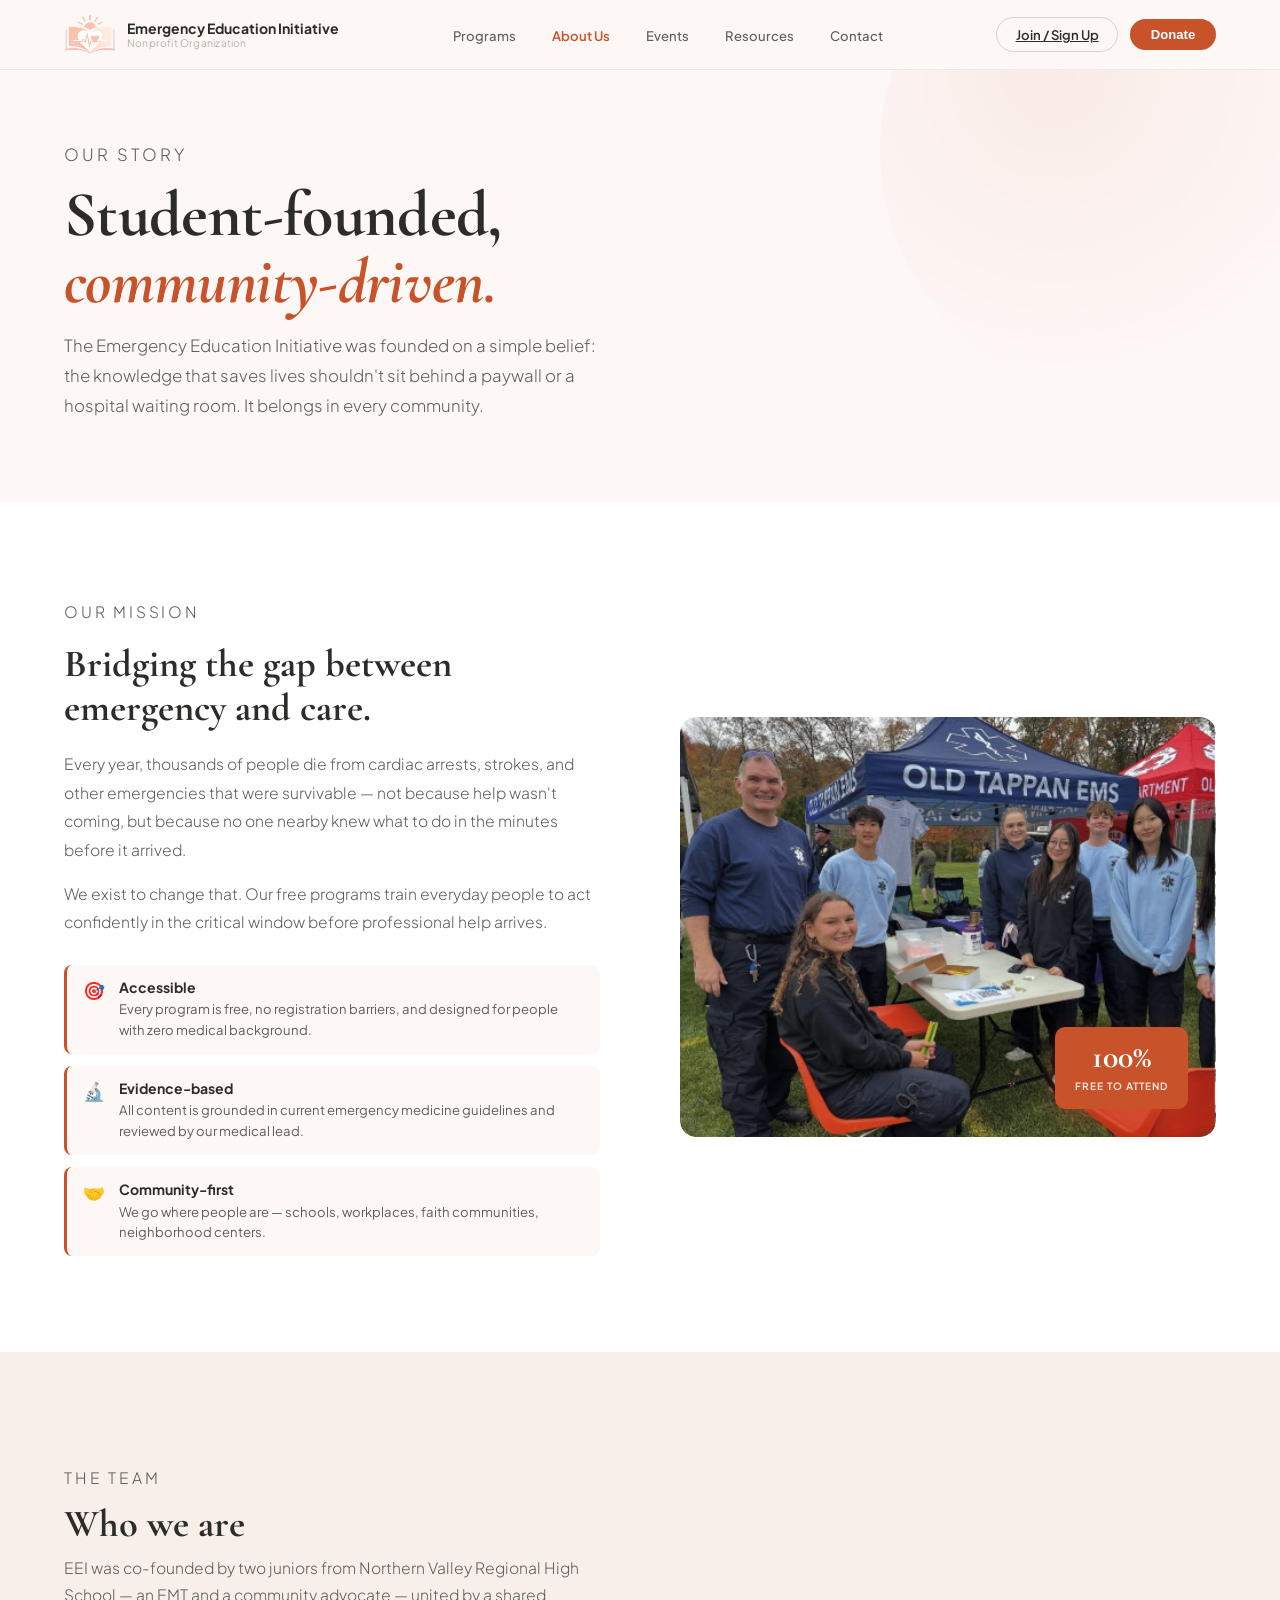
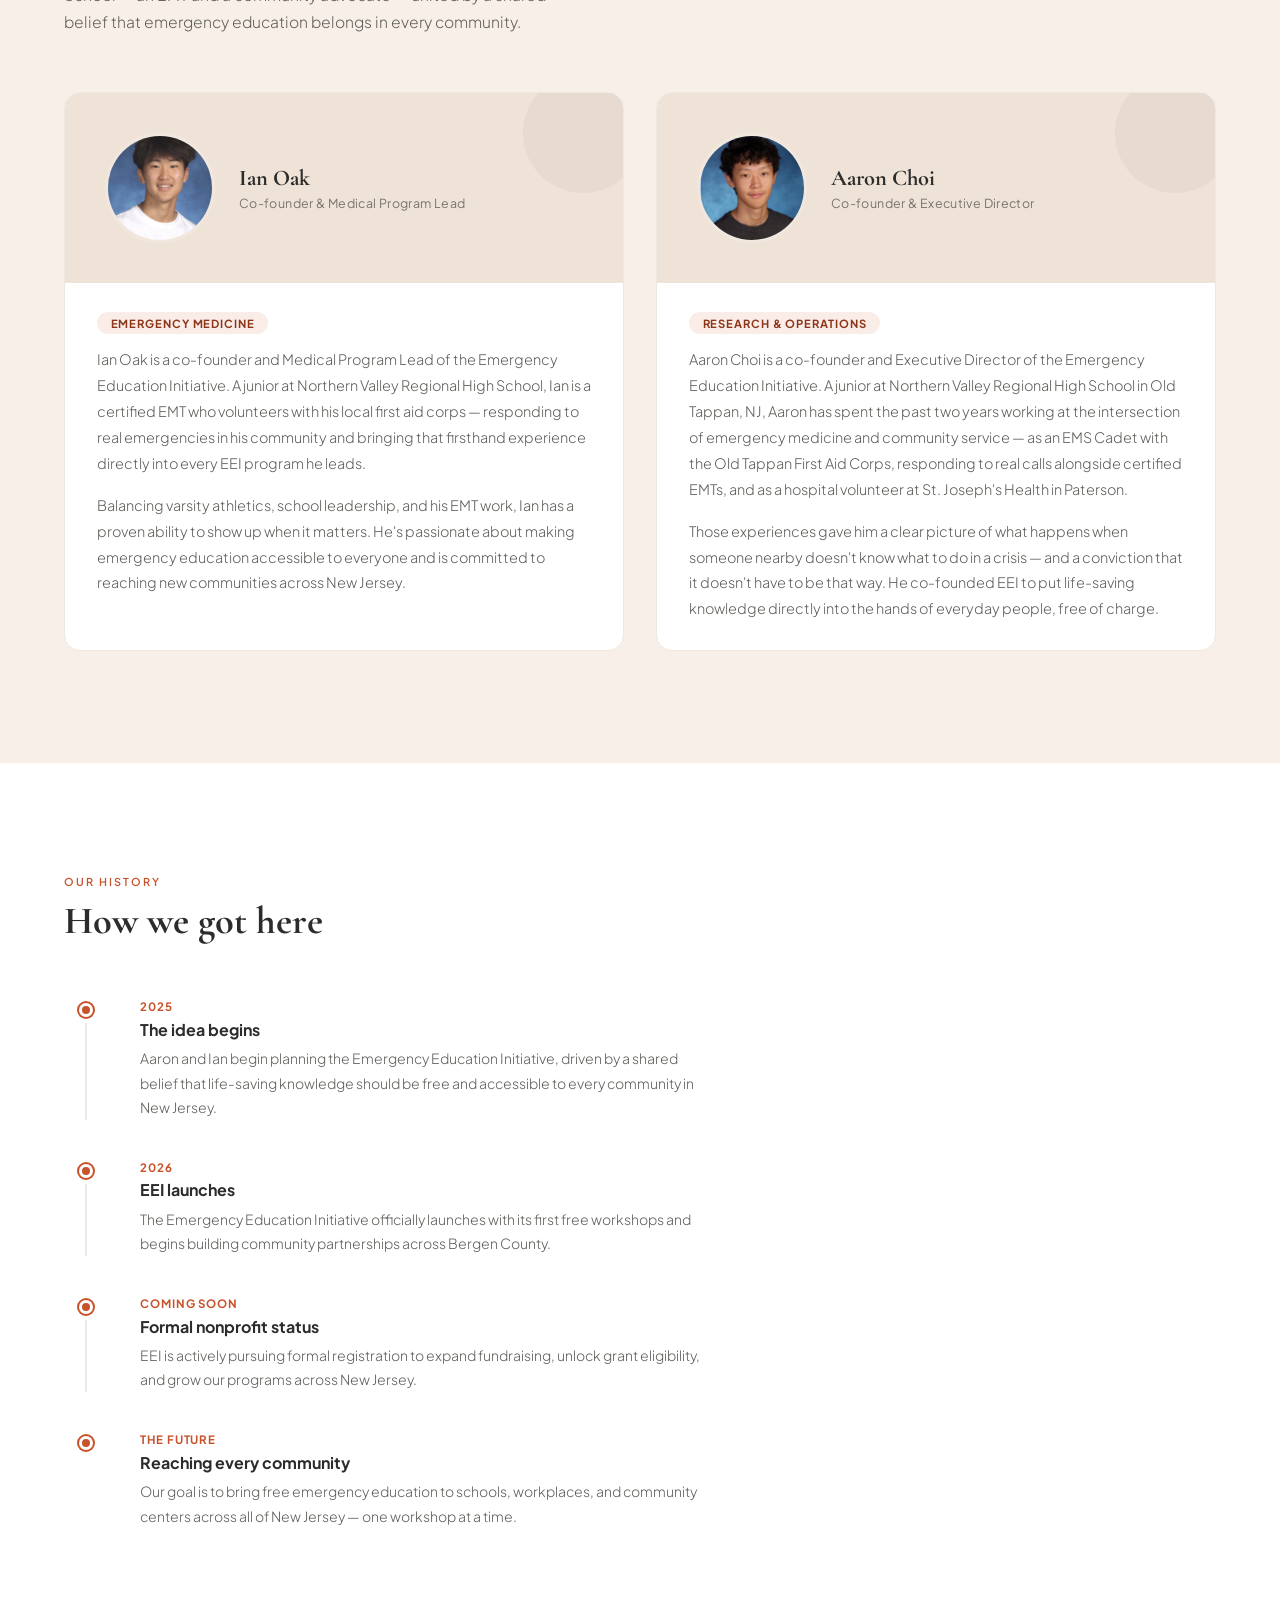
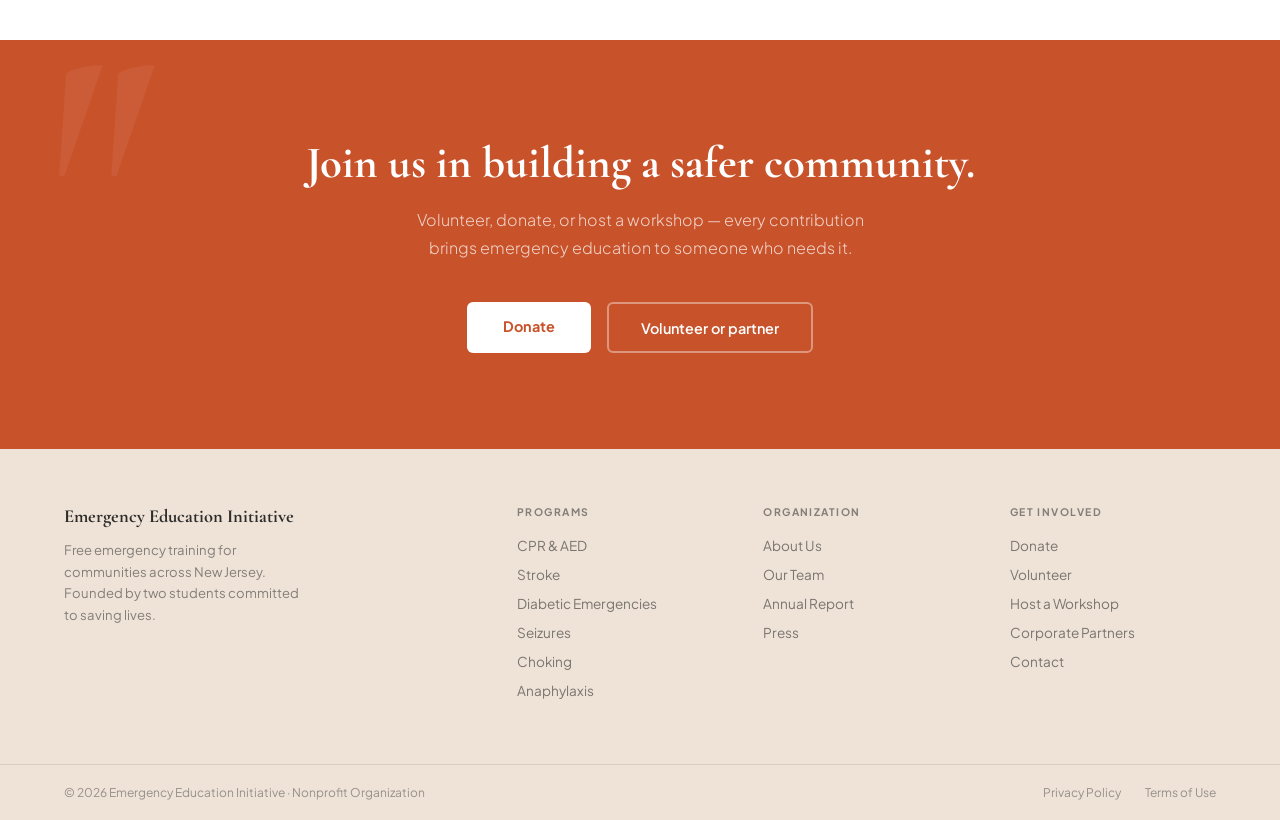
==== commit 569511de: "Refresh branding, add scroll-reveal animations, and hide unfilled sections - Swap favicon/logo to ne" ====
--- a/about.html
+++ b/about.html
@@ -4,7 +4,7 @@
 <meta charset="UTF-8">
 <meta name="viewport" content="width=device-width, initial-scale=1.0">
 <title>About Us — Emergency Education Initiative</title>
-<link rel="icon" type="image/png" href="images/favicon.png">
+<link rel="icon" type="image/png" href="images/eeifavicon2.png?v=4">
 <link rel="apple-touch-icon" href="images/apple-touch-icon.png">
 <meta name="description" content="Meet the team behind the Emergency Education Initiative — two NJ students bringing free, life-saving emergency response training to their community.">
 <meta property="og:title" content="About Us — Emergency Education Initiative">
@@ -25,7 +25,7 @@
 
 nav{position:fixed;top:0;left:0;right:0;z-index:100;background:rgba(253,247,245,0.97);backdrop-filter:blur(12px);border-bottom:1px solid var(--border);height:70px;display:flex;align-items:center;justify-content:space-between;padding:0 4rem}
 .nav-brand{display:flex;align-items:center;gap:11px;text-decoration:none}
-.nav-logo{width:48px;height:48px;object-fit:contain;display:block;flex-shrink:0;border-radius:8px}
+.nav-logo{width:52px;height:42px;object-fit:contain;display:block;flex-shrink:0;border-radius:8px}
 .nav-wordmark{font-size:.875rem;font-weight:700;color:var(--slate);line-height:1.2}
 .nav-wordmark small{display:block;font-size:.65rem;font-weight:400;color:var(--slate-light);letter-spacing:.02em}
 .nav-links{display:flex;gap:2.25rem;list-style:none}
@@ -138,13 +138,14 @@
 
 @keyframes fadeUp{from{opacity:0;transform:translateY(18px)}to{opacity:1;transform:translateY(0)}}
 </style>
-<link rel="stylesheet" href="css/responsive.css">
+<link rel="stylesheet" href="css/responsive.css?v=2">
+<script src="js/reveal.js?v=2" defer></script>
 </head>
 <body>
 
 <nav>
   <a class="nav-brand" href="index.html">
-    <img class="nav-logo" src="images/logo.png" alt="Emergency Education Initiative logo">
+    <img class="nav-logo" src="images/eeiicon2.png?v=3" alt="Emergency Education Initiative logo">
     <div class="nav-wordmark">Emergency Education Initiative<small>Nonprofit Organization</small></div>
   </a>
   <button class="nav-toggle" aria-label="Toggle menu" aria-expanded="false"><span></span><span></span><span></span></button>
@@ -188,7 +189,7 @@
   </div>
 </section>
 
-<div class="stats-band">
+<div class="stats-band hidden-until-ready">
   <div class="stat-cell"><div class="stat-num">—</div><div class="stat-lbl">Community members trained</div></div>
   <div class="stat-cell"><div class="stat-num">—</div><div class="stat-lbl">Free workshops held</div></div>
   <div class="stat-cell"><div class="stat-num">6</div><div class="stat-lbl">Emergency programs offered</div></div>
@@ -256,7 +257,7 @@
   </div>
 </section>
 
-<section class="partners" id="partners">
+<section class="partners hidden-until-ready" id="partners">
   <p class="eyebrow">Our partners</p>
   <h2>Organizations we work with</h2>
   <p>We partner with schools, community centers, hospitals, and businesses across New Jersey to bring free emergency education to as many people as possible.</p>
@@ -304,7 +305,7 @@
       <ul>
         <li><a href="about.html">About Us</a></li>
         <li><a href="about.html">Our Team</a></li>
-        <li><a href="about.html#partners">Partners</a></li>
+        <li class="hidden-until-ready"><a href="about.html#partners">Partners</a></li>
         <li><a href="#">Annual Report</a></li>
         <li><a href="#">Press</a></li>
       </ul>
--- a/css/responsive.css
+++ b/css/responsive.css
@@ -0,0 +1,132 @@
+/* Shared mobile/tablet responsive rules for all EEI pages.
+   Loaded after each page's inline <style> block so these rules win the cascade. */
+
+img{max-width:100%}
+
+/* ===================== SCROLL REVEAL ===================== */
+/* js/reveal.js adds .reveal-init then .is-visible the first time an element
+   scrolls into view, then strips both classes once the transition finishes —
+   so hover/etc. rules on these elements are never permanently overridden. */
+.reveal-init{
+  opacity:0;
+  transform:translateY(26px);
+  transition:opacity .7s cubic-bezier(.22,.61,.36,1),transform .7s cubic-bezier(.22,.61,.36,1);
+}
+.reveal-init.is-visible{opacity:1;transform:translateY(0)}
+
+@media (prefers-reduced-motion:reduce){
+  .reveal-init{opacity:1!important;transform:none!important;transition:none!important}
+}
+
+/* ===================== HIDDEN UNTIL READY ===================== */
+/* Sections/links parked here on purpose — real content isn't ready yet.
+   Markup is left in place; remove this class per-element to bring a section back. */
+.hidden-until-ready{display:none!important}
+
+/* ---------- Hamburger nav toggle (built, hidden on desktop) ---------- */
+.nav-toggle{
+  display:none;background:none;border:none;cursor:pointer;
+  width:34px;height:34px;align-items:center;justify-content:center;
+  flex-direction:column;gap:5px;flex-shrink:0;padding:0;
+}
+.nav-toggle span{display:block;width:22px;height:2px;background:var(--slate);border-radius:2px;transition:transform .25s,opacity .25s}
+nav.nav-open .nav-toggle span:nth-child(1){transform:translateY(7px) rotate(45deg)}
+nav.nav-open .nav-toggle span:nth-child(2){opacity:0}
+nav.nav-open .nav-toggle span:nth-child(3){transform:translateY(-7px) rotate(-45deg)}
+
+/* ===================== TABLET & BELOW (<=860px) ===================== */
+@media (max-width:860px){
+
+  /* -- nav becomes a collapsible mobile menu -- */
+  nav{
+    flex-wrap:wrap;height:auto;min-height:70px;
+    padding:.9rem 1.5rem;row-gap:.5rem;
+    max-height:100vh;overflow-y:auto;
+  }
+  .nav-toggle{display:flex}
+  .nav-links,.nav-actions{display:none}
+  nav.nav-open .nav-links,nav.nav-open .nav-actions{display:flex}
+  .nav-links{
+    flex-direction:column;width:100%;gap:0;order:3;
+    border-top:1px solid var(--border);padding-top:.75rem;
+  }
+  .nav-links li{width:100%}
+  .nav-links a{display:block;padding:.7rem 0}
+  .nav-actions{flex-direction:column;align-items:stretch;width:100%;gap:.6rem;order:4;padding-bottom:.5rem}
+  .btn-ghost-nav,.btn-coral-nav{width:100%;text-align:center}
+
+  /* -- reduce generous side padding everywhere -- */
+  .page-hero,.programs,.why,.about,.donate,.mission,.corporate,.donate-main,.contact-body,
+  .founders,.timeline,.partners,.cta,.cta-band,.host-section,.who-section,.programs-section,
+  .events-section,.calendar-section,.past-section,.filter-bar,.section,.footer-main,.footer-bottom,
+  .announce,.pullquote{
+    padding-left:2rem;padding-right:2rem;
+  }
+  .section-divider{margin-left:2rem;margin-right:2rem}
+
+  /* -- two-column content sections stack -- */
+  .hero-body,.programs-header,.why,.about,.donate,.mission,.corporate,.donate-main,
+  .contact-body,.form-row,.host-section,.founders-grid{
+    grid-template-columns:1fr;gap:2.5rem;
+  }
+
+  /* -- 3/4 column bands step down to 2 columns -- */
+  .prog-grid,.stats-band,.partners-grid,.past-grid,.downloads-grid,.videos-grid,
+  .who-grid,.programs-grid,.quick-facts,.hero-strip{
+    grid-template-columns:repeat(2,1fr);
+  }
+
+  /* -- footer drops from 4 columns to 2 -- */
+  .footer-main{grid-template-columns:repeat(2,1fr);gap:2rem}
+
+  /* -- sticky side panels don't make sense once stacked -- */
+  .donate-right,.contact-form-wrap{position:static;top:auto}
+
+  /* -- event card: let the row wrap instead of forcing 3 fixed columns -- */
+  .event-card{grid-template-columns:auto 1fr;row-gap:.85rem}
+  .event-action{grid-column:1/-1}
+  .event-action .btn-register,.event-action .btn-register-ghost{width:100%;text-align:center}
+}
+
+/* ===================== PHONE (<=600px) ===================== */
+@media (max-width:600px){
+
+  /* -- tighten side padding further -- */
+  .page-hero,.programs,.why,.about,.donate,.mission,.corporate,.donate-main,.contact-body,
+  .founders,.timeline,.partners,.cta,.cta-band,.host-section,.who-section,.programs-section,
+  .events-section,.calendar-section,.past-section,.filter-bar,.section,.footer-main,.footer-bottom,
+  .announce,.pullquote{
+    padding-left:1.25rem;padding-right:1.25rem;
+  }
+  .section-divider{margin-left:1.25rem;margin-right:1.25rem}
+
+  /* -- compact the big vertical section paddings -- */
+  .page-hero{padding-top:100px;padding-bottom:50px}
+  .programs,.why,.about,.donate{padding-top:3.5rem;padding-bottom:3.5rem}
+  .founders,.timeline,.cta-band{padding-top:3.5rem;padding-bottom:3.5rem}
+  .partners,.corporate,.mission{padding-top:3.5rem;padding-bottom:3.5rem}
+  .cta,.pullquote{padding-top:3.5rem;padding-bottom:3.5rem}
+  .who-section,.programs-section,.host-section{padding-top:3.5rem;padding-bottom:3.5rem}
+  .past-section{padding-top:3.5rem;padding-bottom:3.5rem}
+  .contact-body,.donate-main{padding-top:2.5rem;padding-bottom:3.5rem}
+
+  /* -- hero on the homepage shouldn't force a full viewport height -- */
+  .hero{min-height:auto}
+  .hero-body{padding-top:3rem;padding-bottom:2rem}
+
+  /* -- remaining multi-column bands collapse to a single column -- */
+  .prog-grid,.stats-band,.partners-grid,.past-grid,.downloads-grid,.videos-grid,
+  .who-grid,.programs-grid,.quick-facts,.hero-strip,.ext-grid,.footer-main{
+    grid-template-columns:1fr;
+  }
+  .tiers,.amounts{grid-template-columns:repeat(2,1fr)}
+
+  /* -- divider lines on stat/fact bands switch from vertical to horizontal -- */
+  .stat-cell,.qf-cell,.hs-cell{border-right:none;border-bottom:1px solid rgba(255,255,255,.07)}
+
+  /* -- shrink oversized decorative visuals so they don't dominate a phone screen -- */
+  .about-img,.mission-img,.calendar-embed-placeholder{height:240px}
+
+  /* -- event card action button stacks under the rest of the row -- */
+  .event-card{grid-template-columns:1fr}
+}
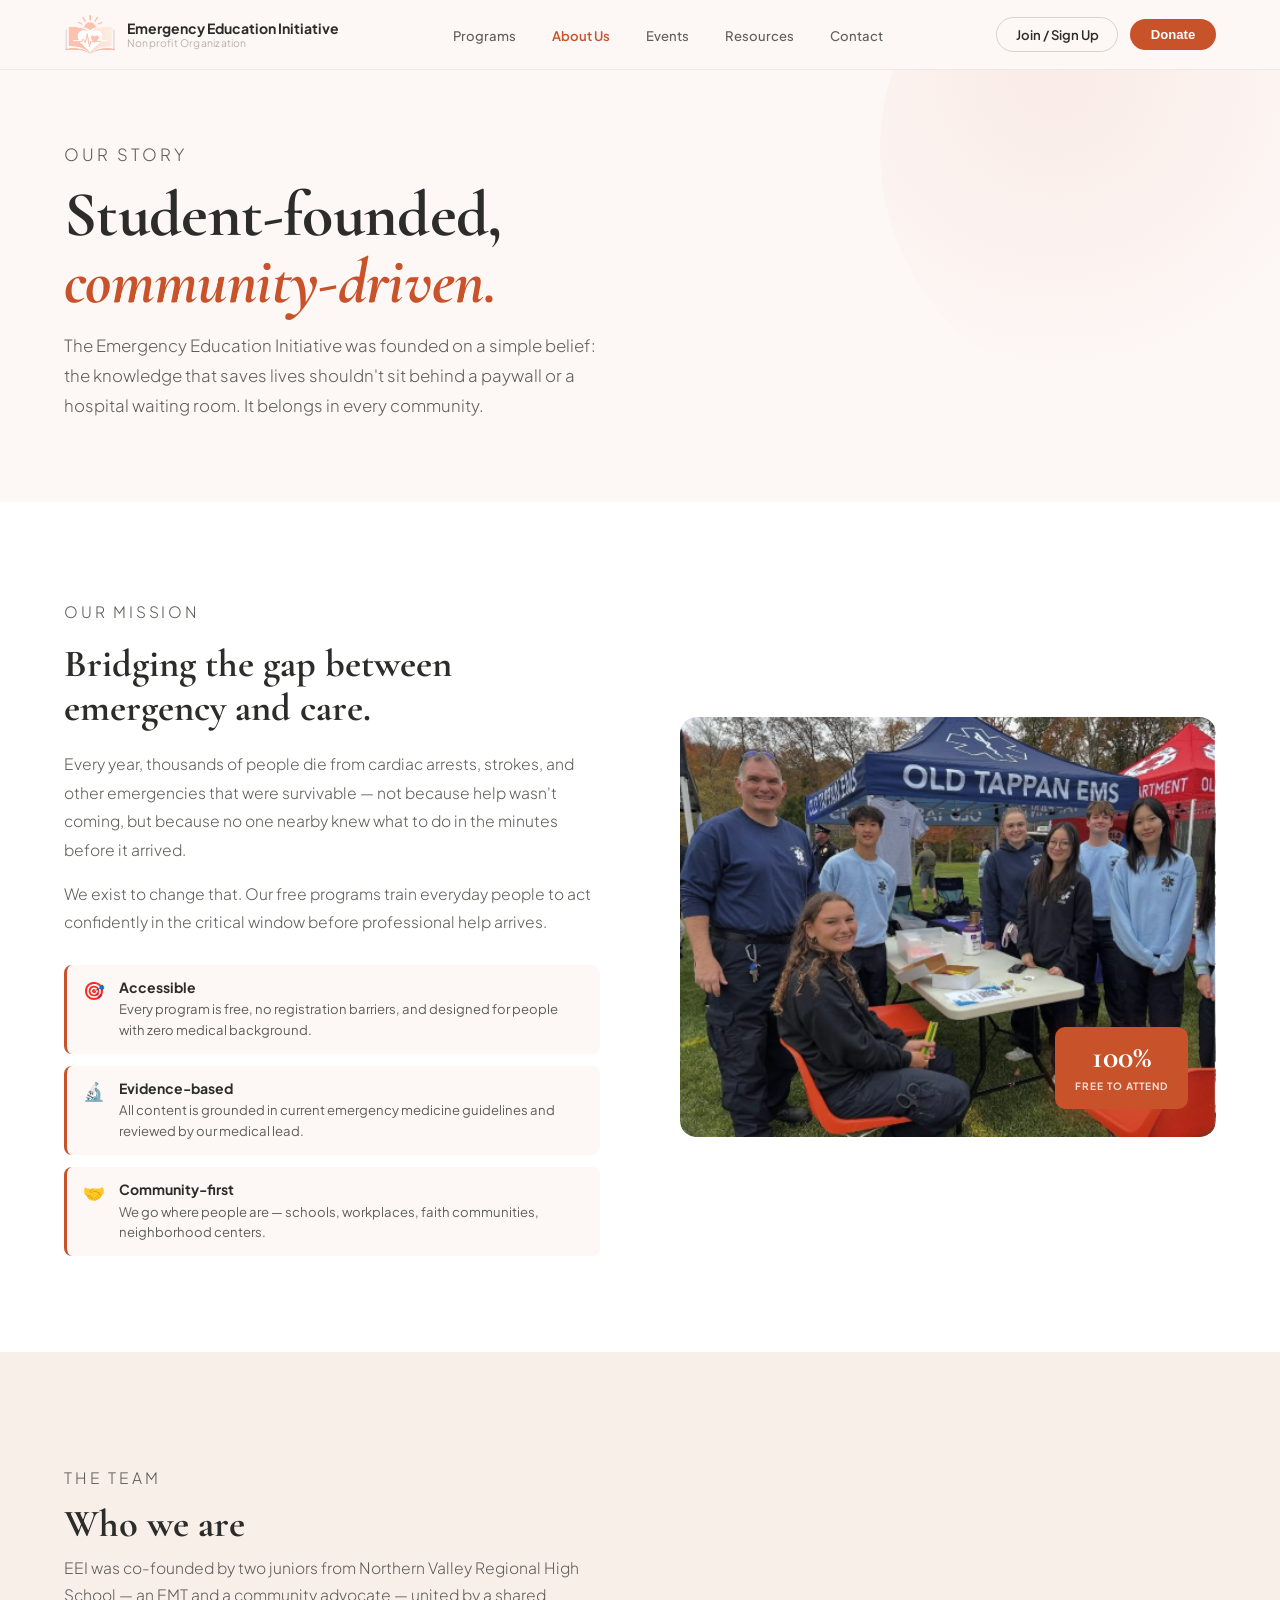
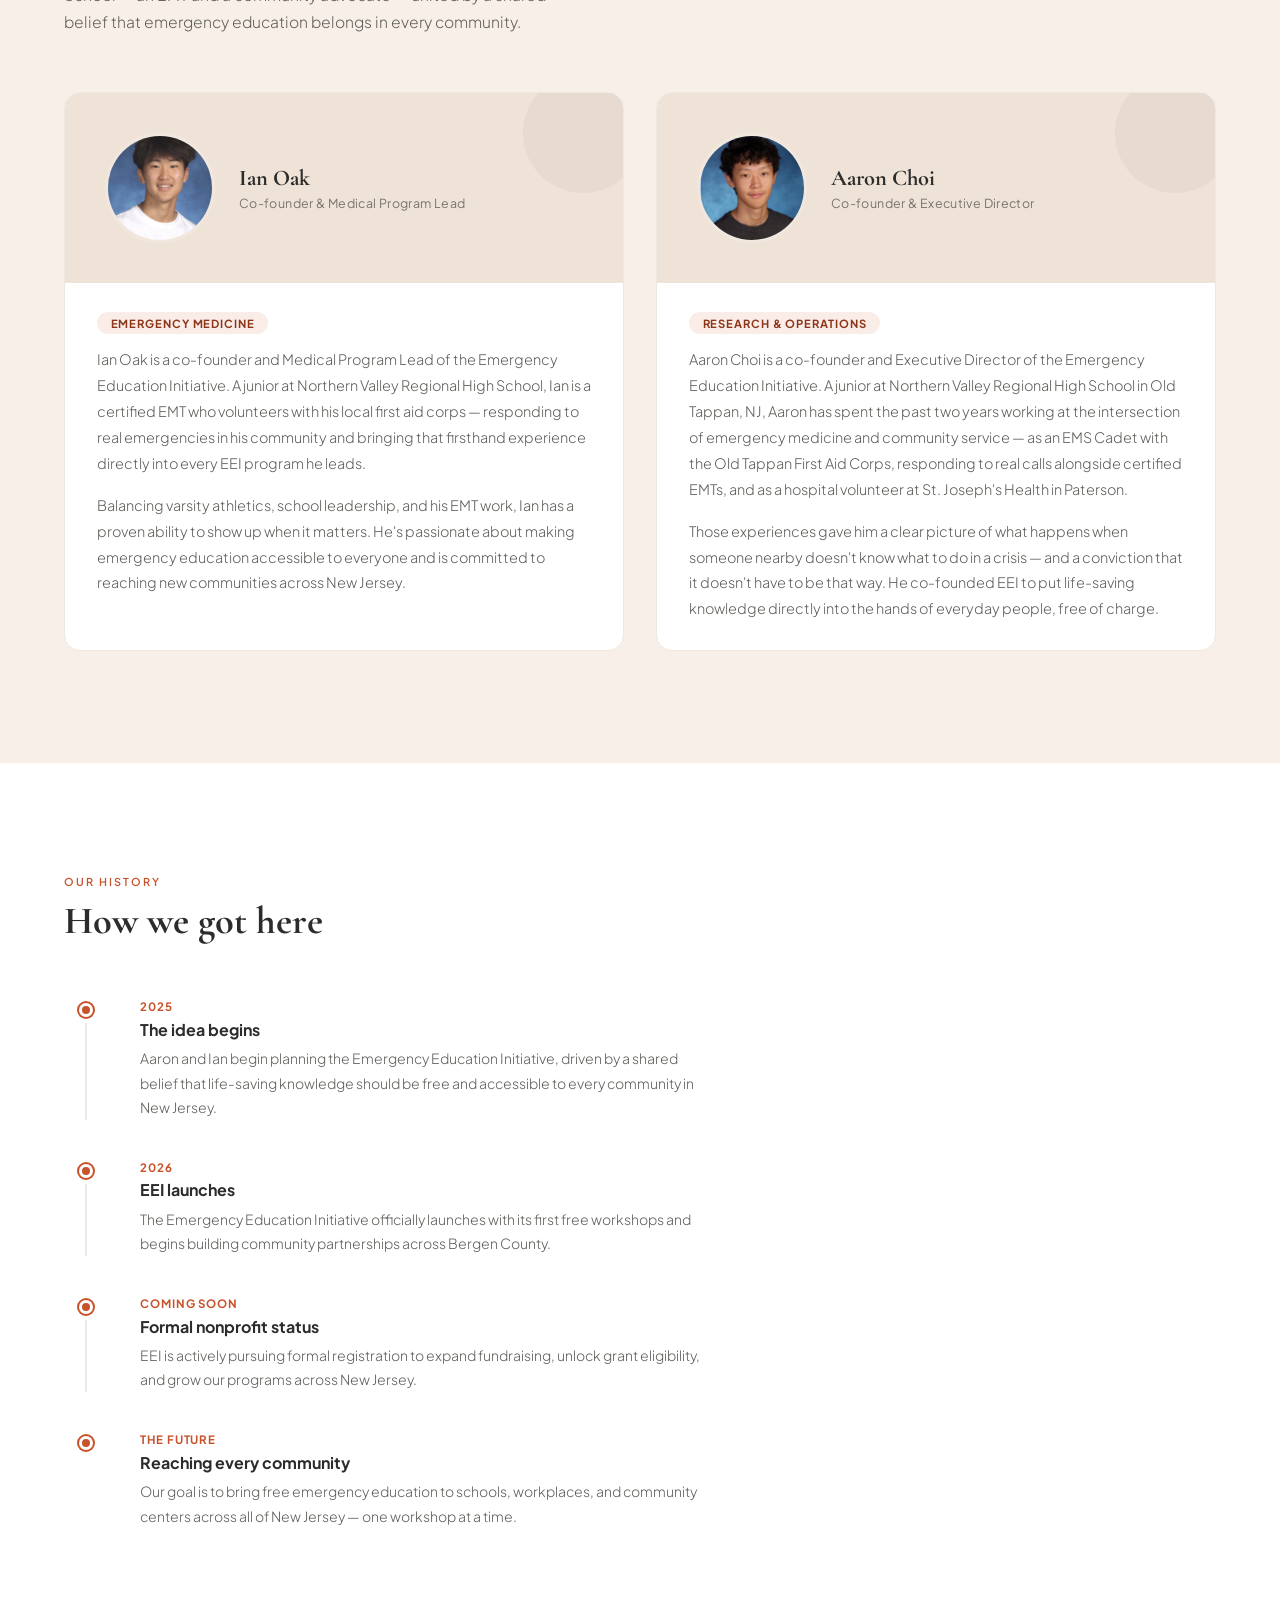
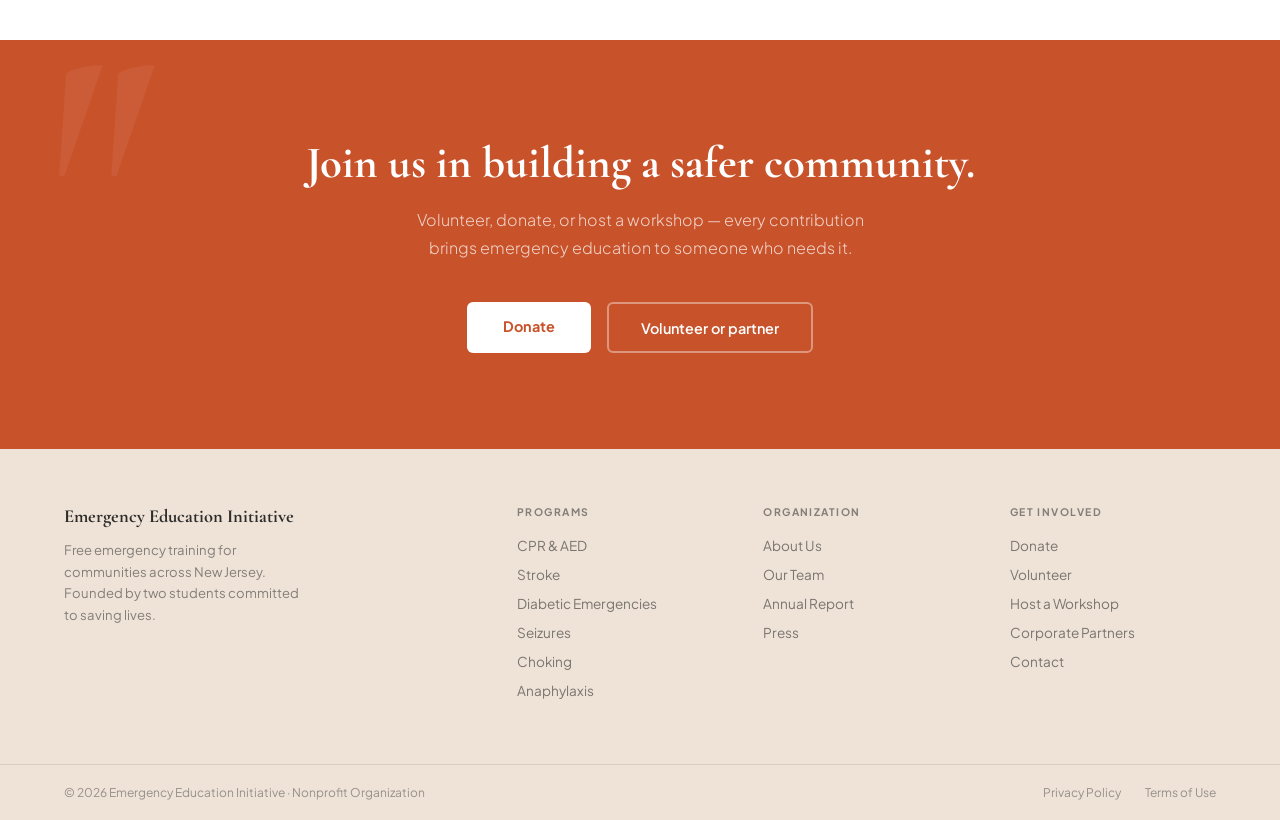
==== commit bdeab8ed: "Add NJ events map/calendar, fix nav underline, trim placeholder content - events.html: replace the G" ====
--- a/about.html
+++ b/about.html
@@ -33,7 +33,7 @@
 .nav-links a:hover{color:var(--slate)}
 .nav-links a.active{color:var(--coral);font-weight:600}
 .nav-actions{display:flex;gap:.75rem;align-items:center}
-.btn-ghost-nav{font-size:.82rem;font-weight:600;color:var(--slate);background:none;border:1.5px solid var(--border-strong);padding:.5rem 1.15rem;cursor:pointer;border-radius:999px;transition:all .2s}
+.btn-ghost-nav{font-size:.82rem;font-weight:600;color:var(--slate);background:none;border:1.5px solid var(--border-strong);padding:.5rem 1.15rem;cursor:pointer;border-radius:999px;transition:all .2s;text-decoration:none}
 .btn-ghost-nav:hover{border-color:var(--slate-mid)}
 .btn-coral-nav{font-size:.82rem;font-weight:600;color:var(--white);background:var(--coral);border:none;padding:.5rem 1.3rem;cursor:pointer;border-radius:999px;transition:background .2s}
 .btn-coral-nav:hover{background:var(--coral-dark)}
@@ -138,7 +138,7 @@
 
 @keyframes fadeUp{from{opacity:0;transform:translateY(18px)}to{opacity:1;transform:translateY(0)}}
 </style>
-<link rel="stylesheet" href="css/responsive.css?v=2">
+<link rel="stylesheet" href="css/responsive.css?v=3">
 <script src="js/reveal.js?v=2" defer></script>
 </head>
 <body>
--- a/css/responsive.css
+++ b/css/responsive.css
@@ -66,7 +66,7 @@
 
   /* -- two-column content sections stack -- */
   .hero-body,.programs-header,.why,.about,.donate,.mission,.corporate,.donate-main,
-  .contact-body,.form-row,.host-section,.founders-grid{
+  .contact-body,.form-row,.host-section,.founders-grid,.map-cal-grid{
     grid-template-columns:1fr;gap:2.5rem;
   }
 
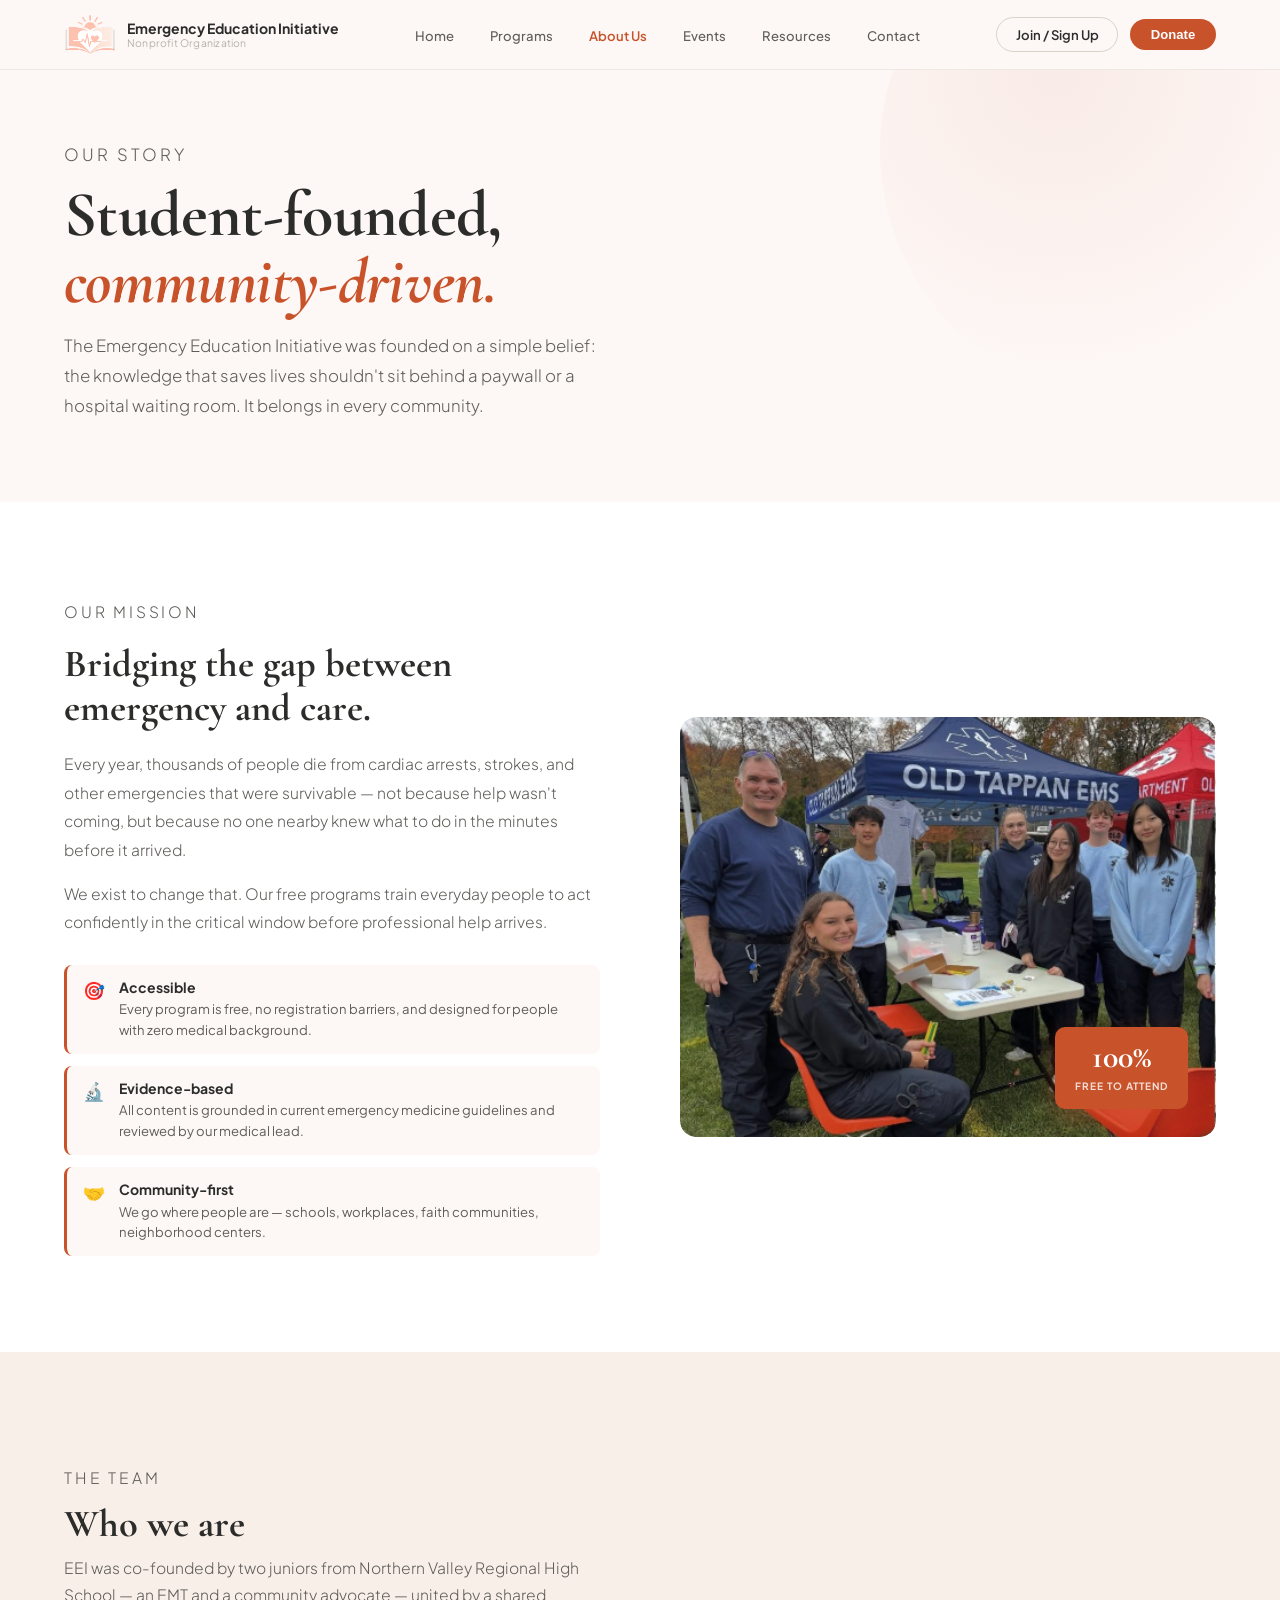
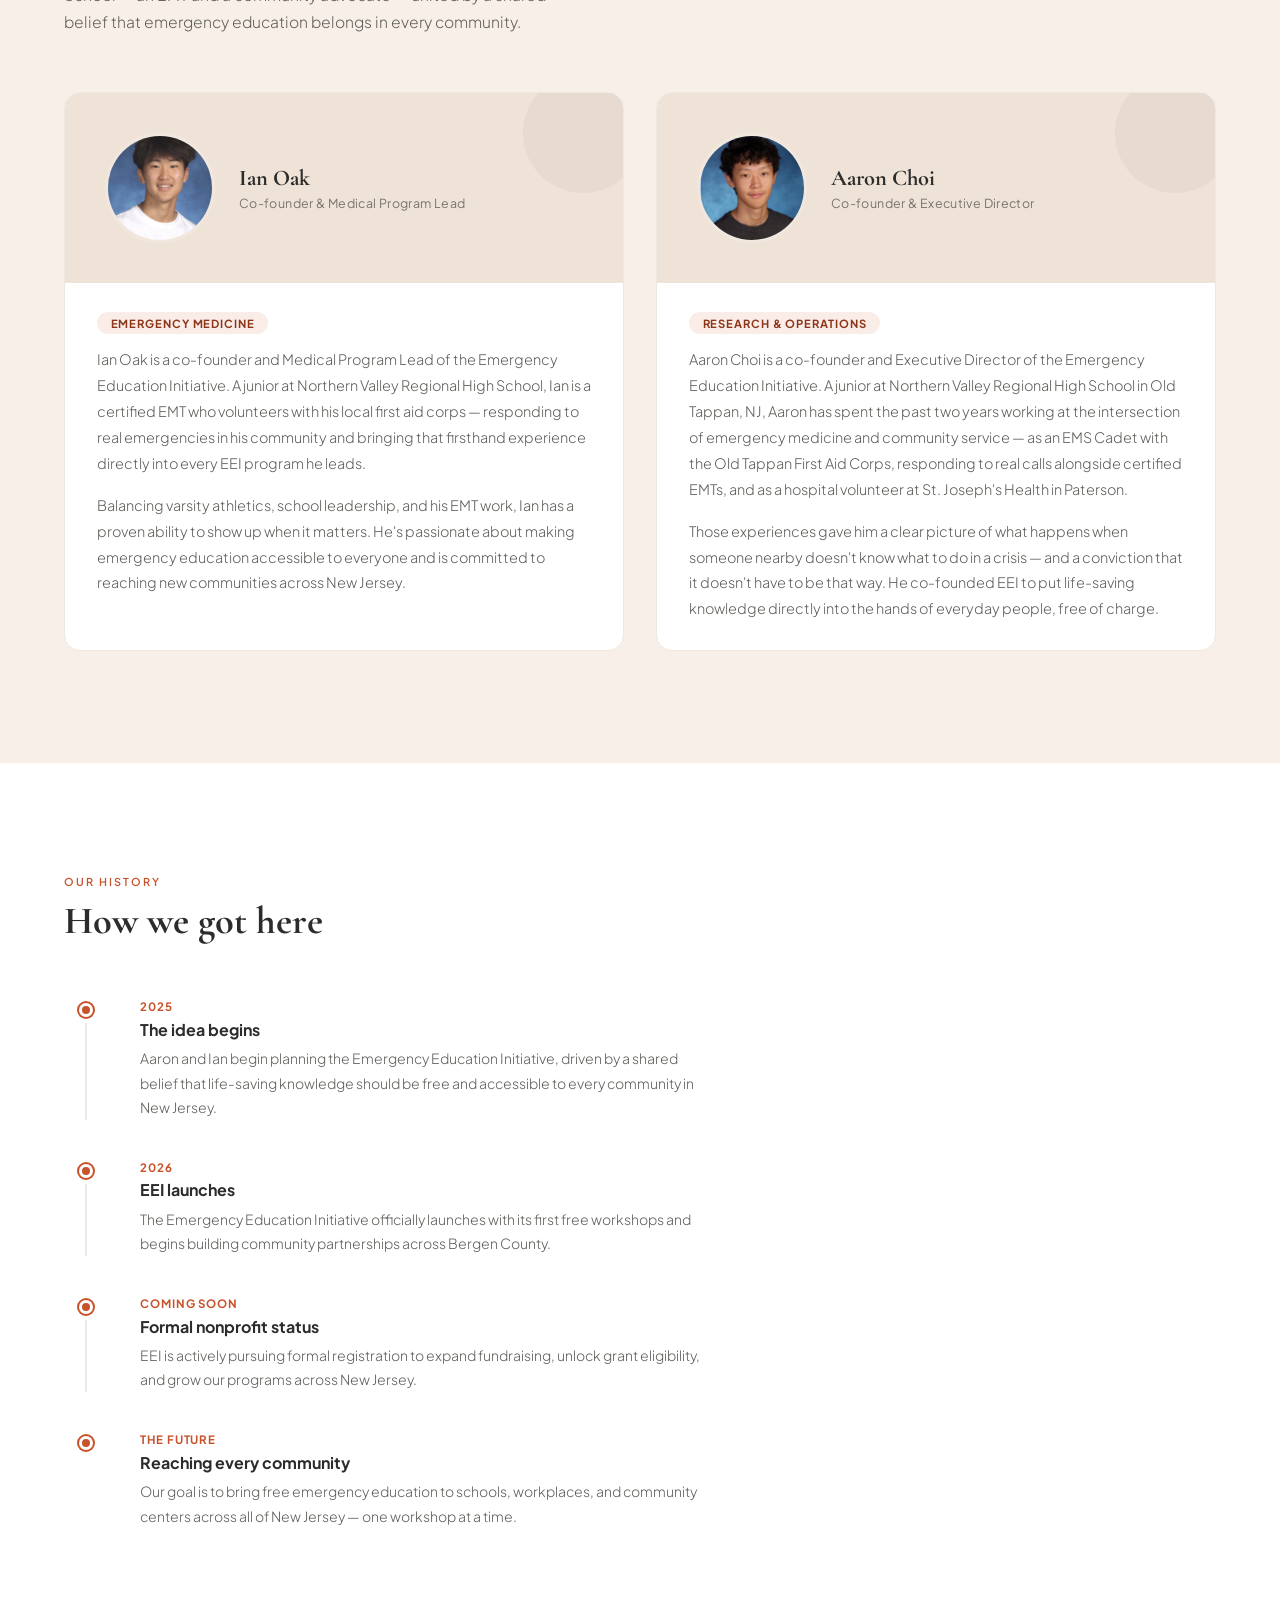
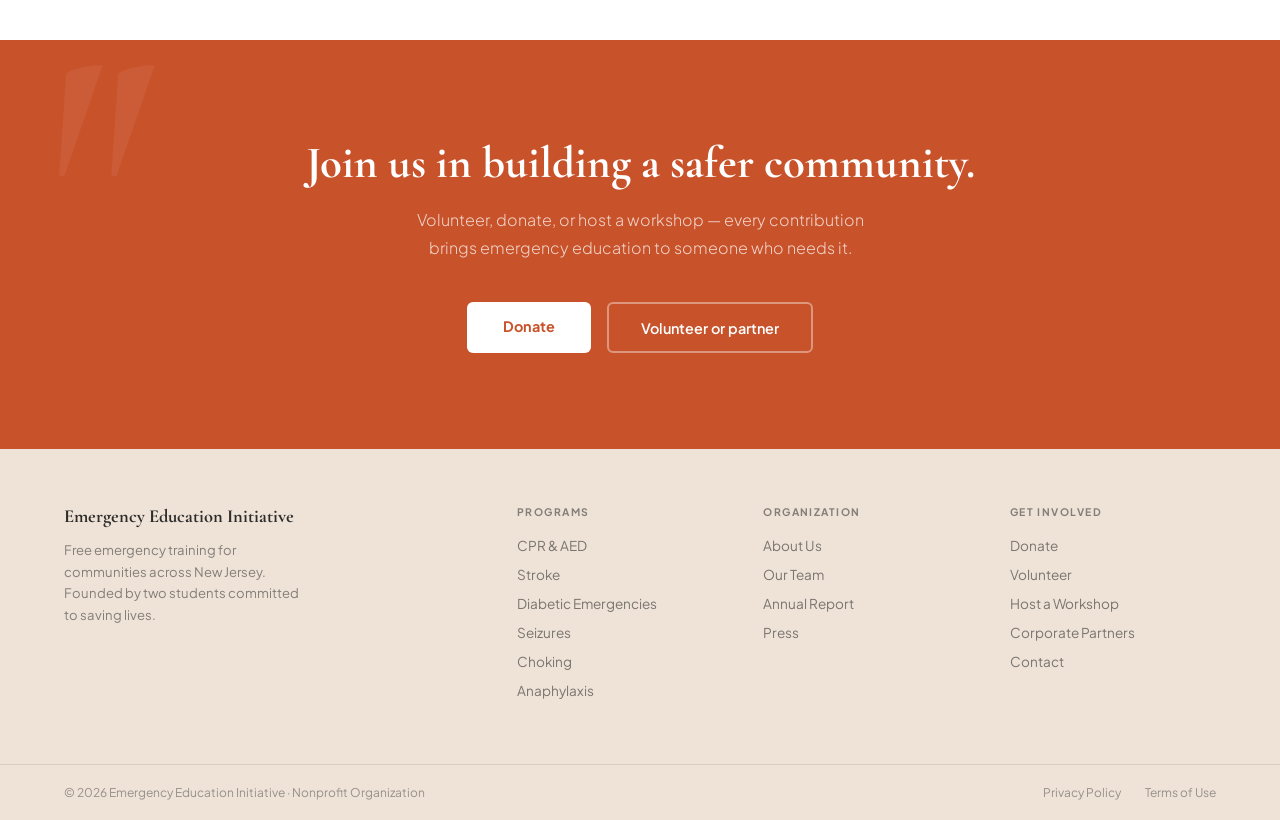
==== commit 239cc379: "Add a Home nav link back to index.html on every page Adds "Home" as the first item in the top nav ac" ====
--- a/about.html
+++ b/about.html
@@ -150,6 +150,7 @@
   </a>
   <button class="nav-toggle" aria-label="Toggle menu" aria-expanded="false"><span></span><span></span><span></span></button>
   <ul class="nav-links">
+    <li><a href="index.html">Home</a></li>
     <li><a href="programs.html">Programs</a></li>
     <li><a href="about.html" class="active">About Us</a></li>
     <li><a href="events.html">Events</a></li>
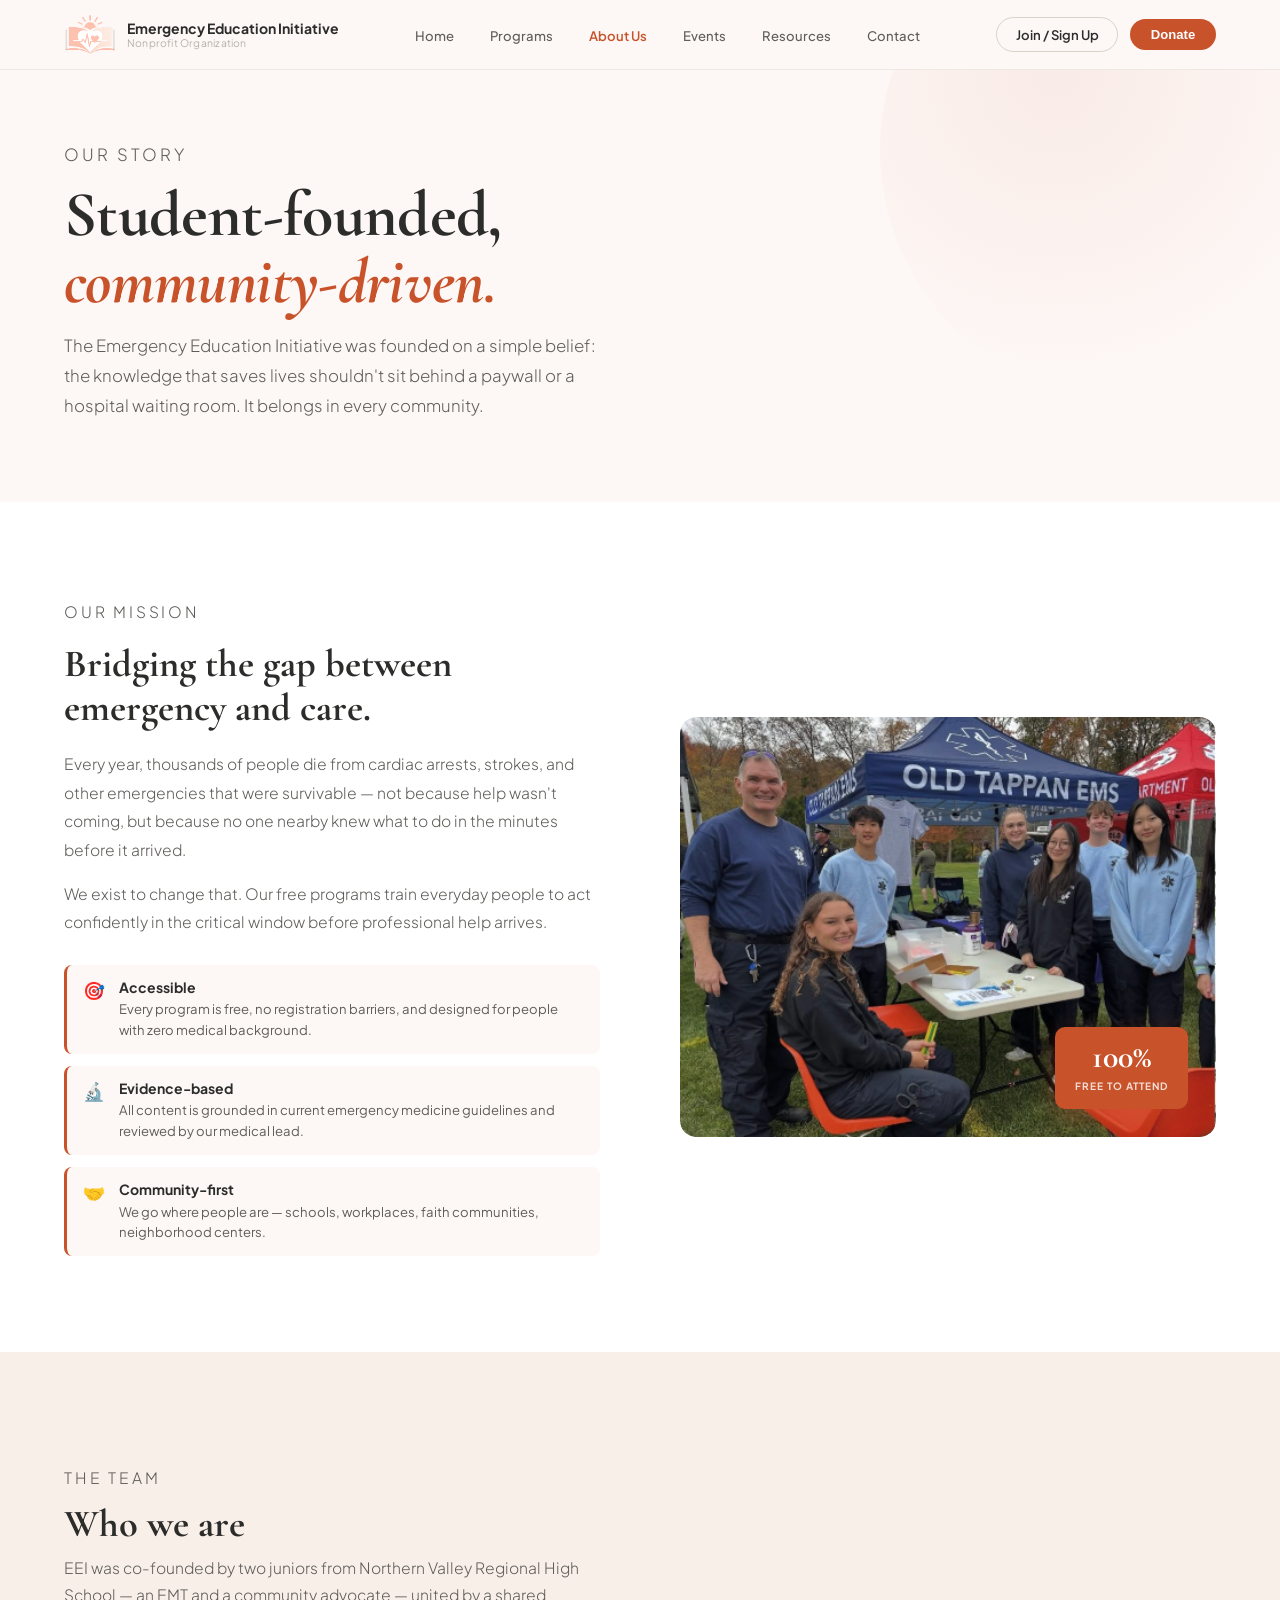
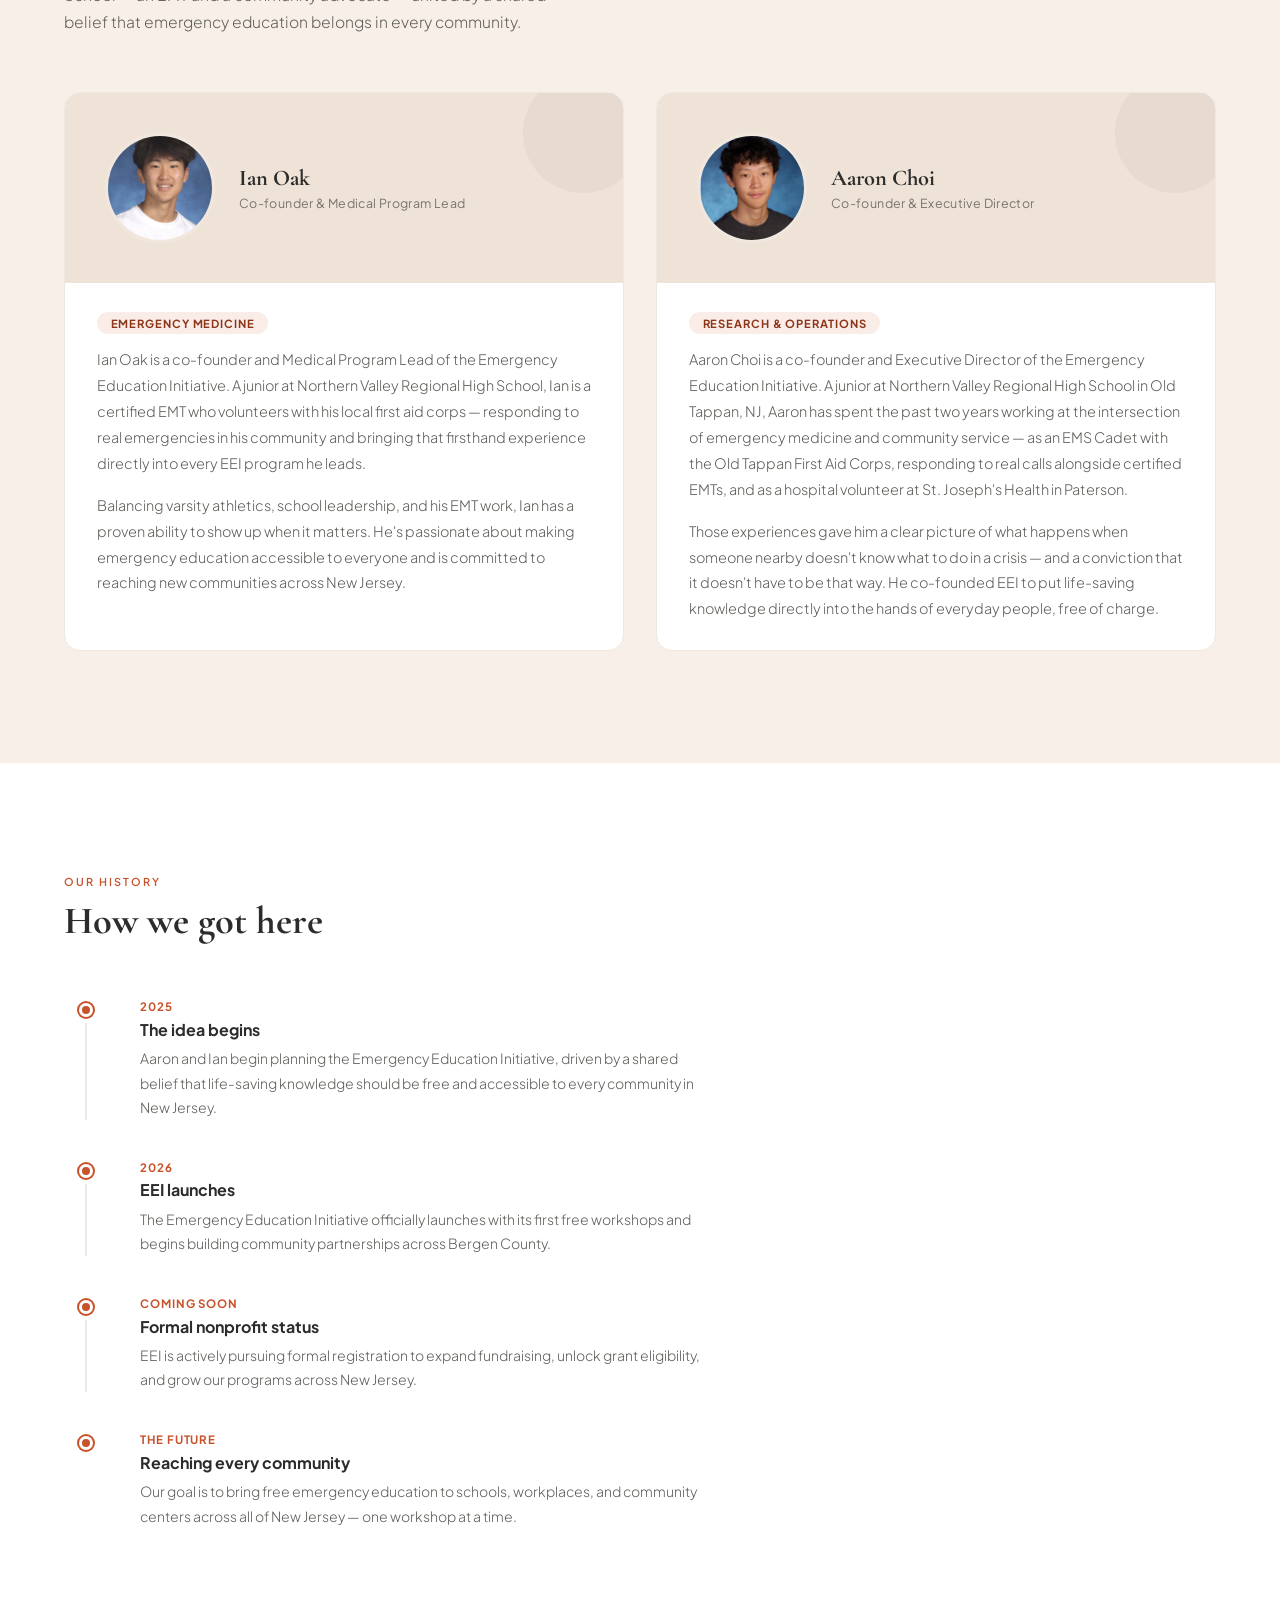
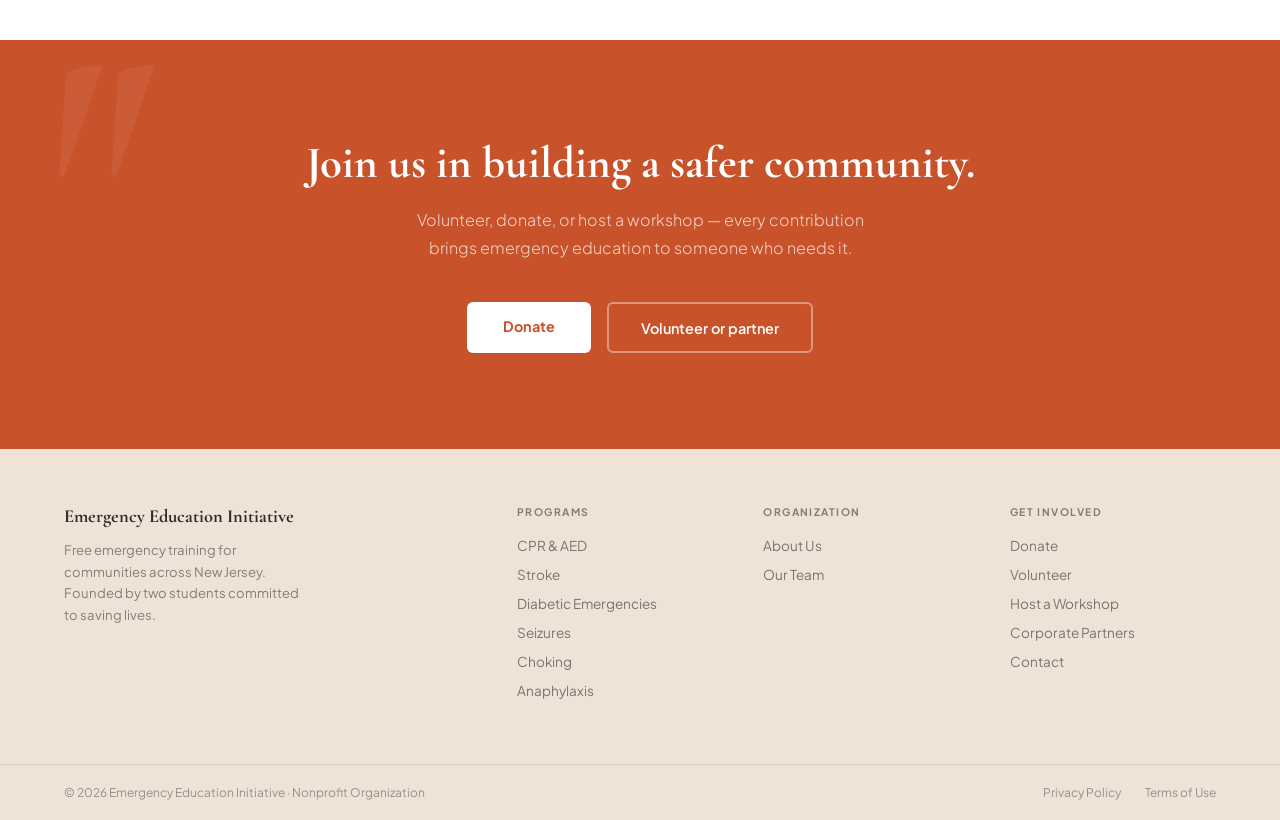
==== commit 33043d06: "Remove LinkedIn/footer clutter, pluralize EMT copy, bump org-types stat - contact.html: remove the L" ====
--- a/about.html
+++ b/about.html
@@ -307,8 +307,6 @@
         <li><a href="about.html">About Us</a></li>
         <li><a href="about.html">Our Team</a></li>
         <li class="hidden-until-ready"><a href="about.html#partners">Partners</a></li>
-        <li><a href="#">Annual Report</a></li>
-        <li><a href="#">Press</a></li>
       </ul>
     </div>
     <div class="footer-col">
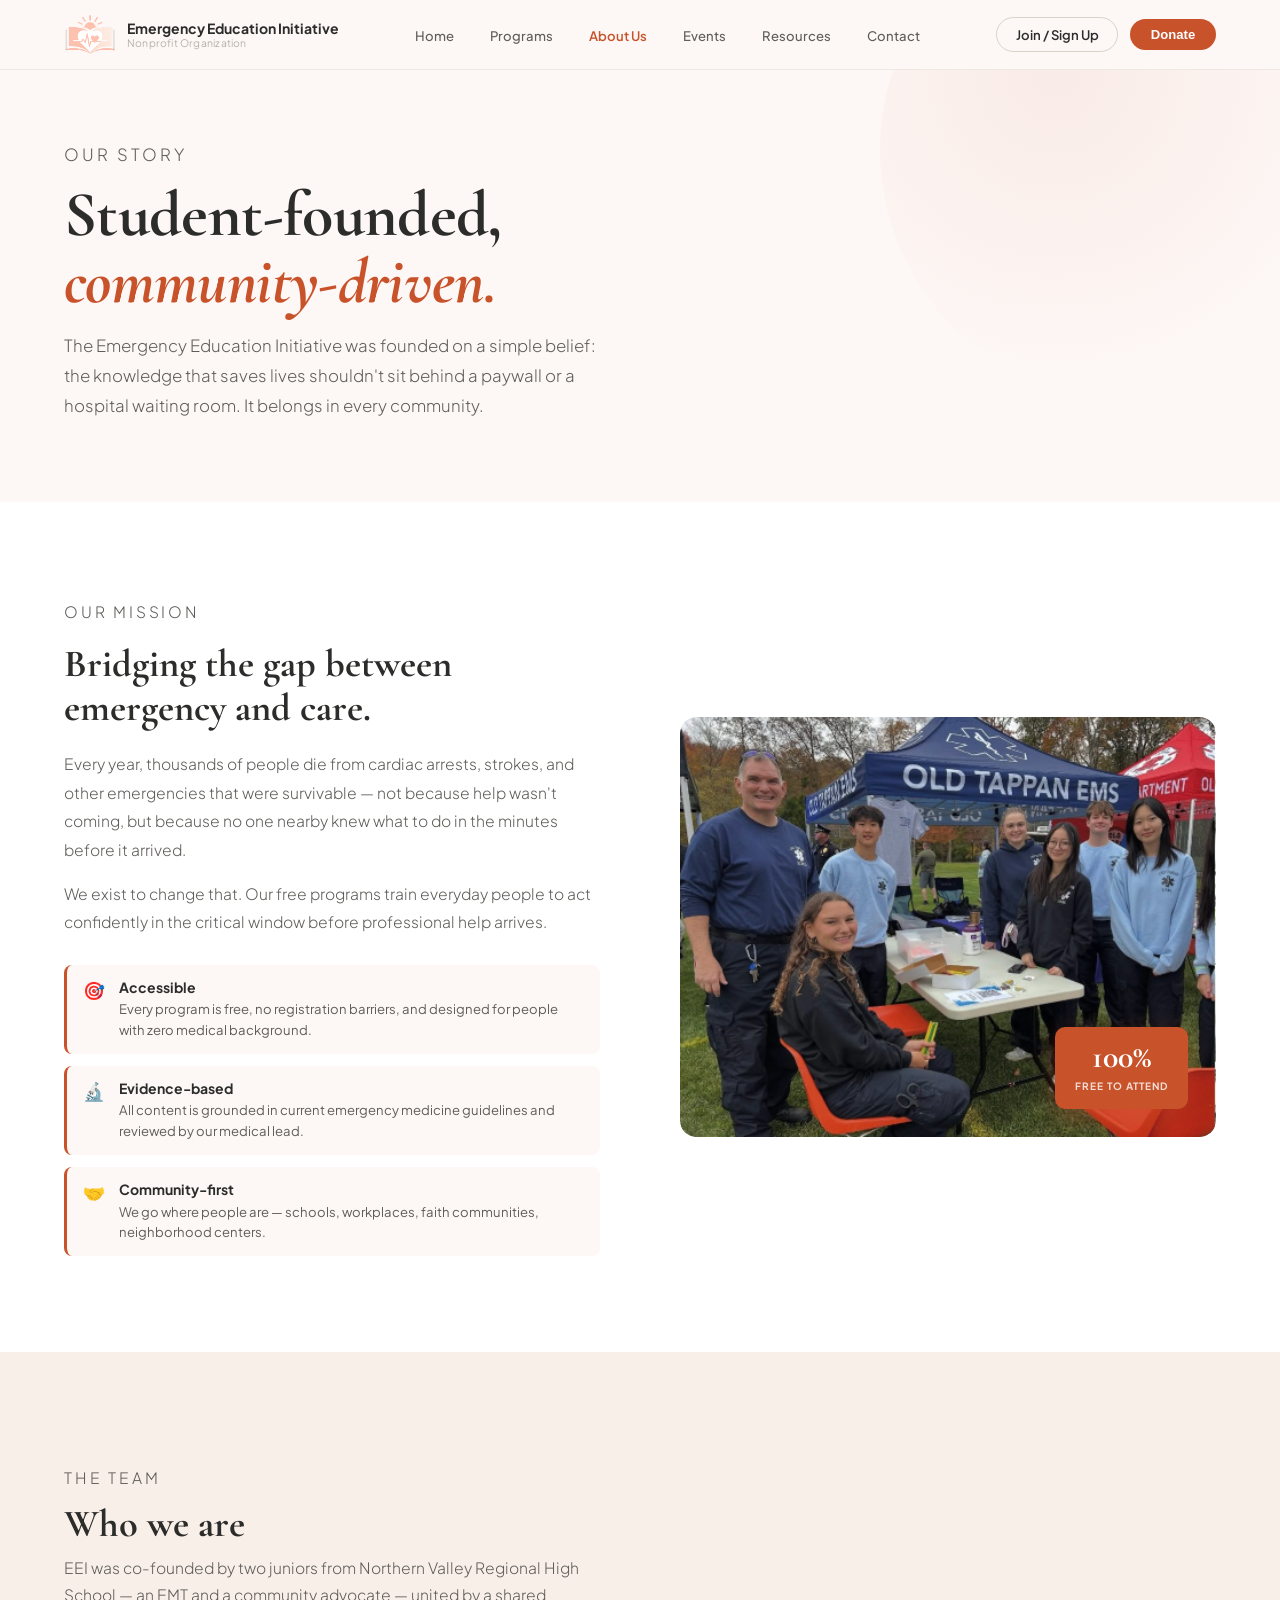
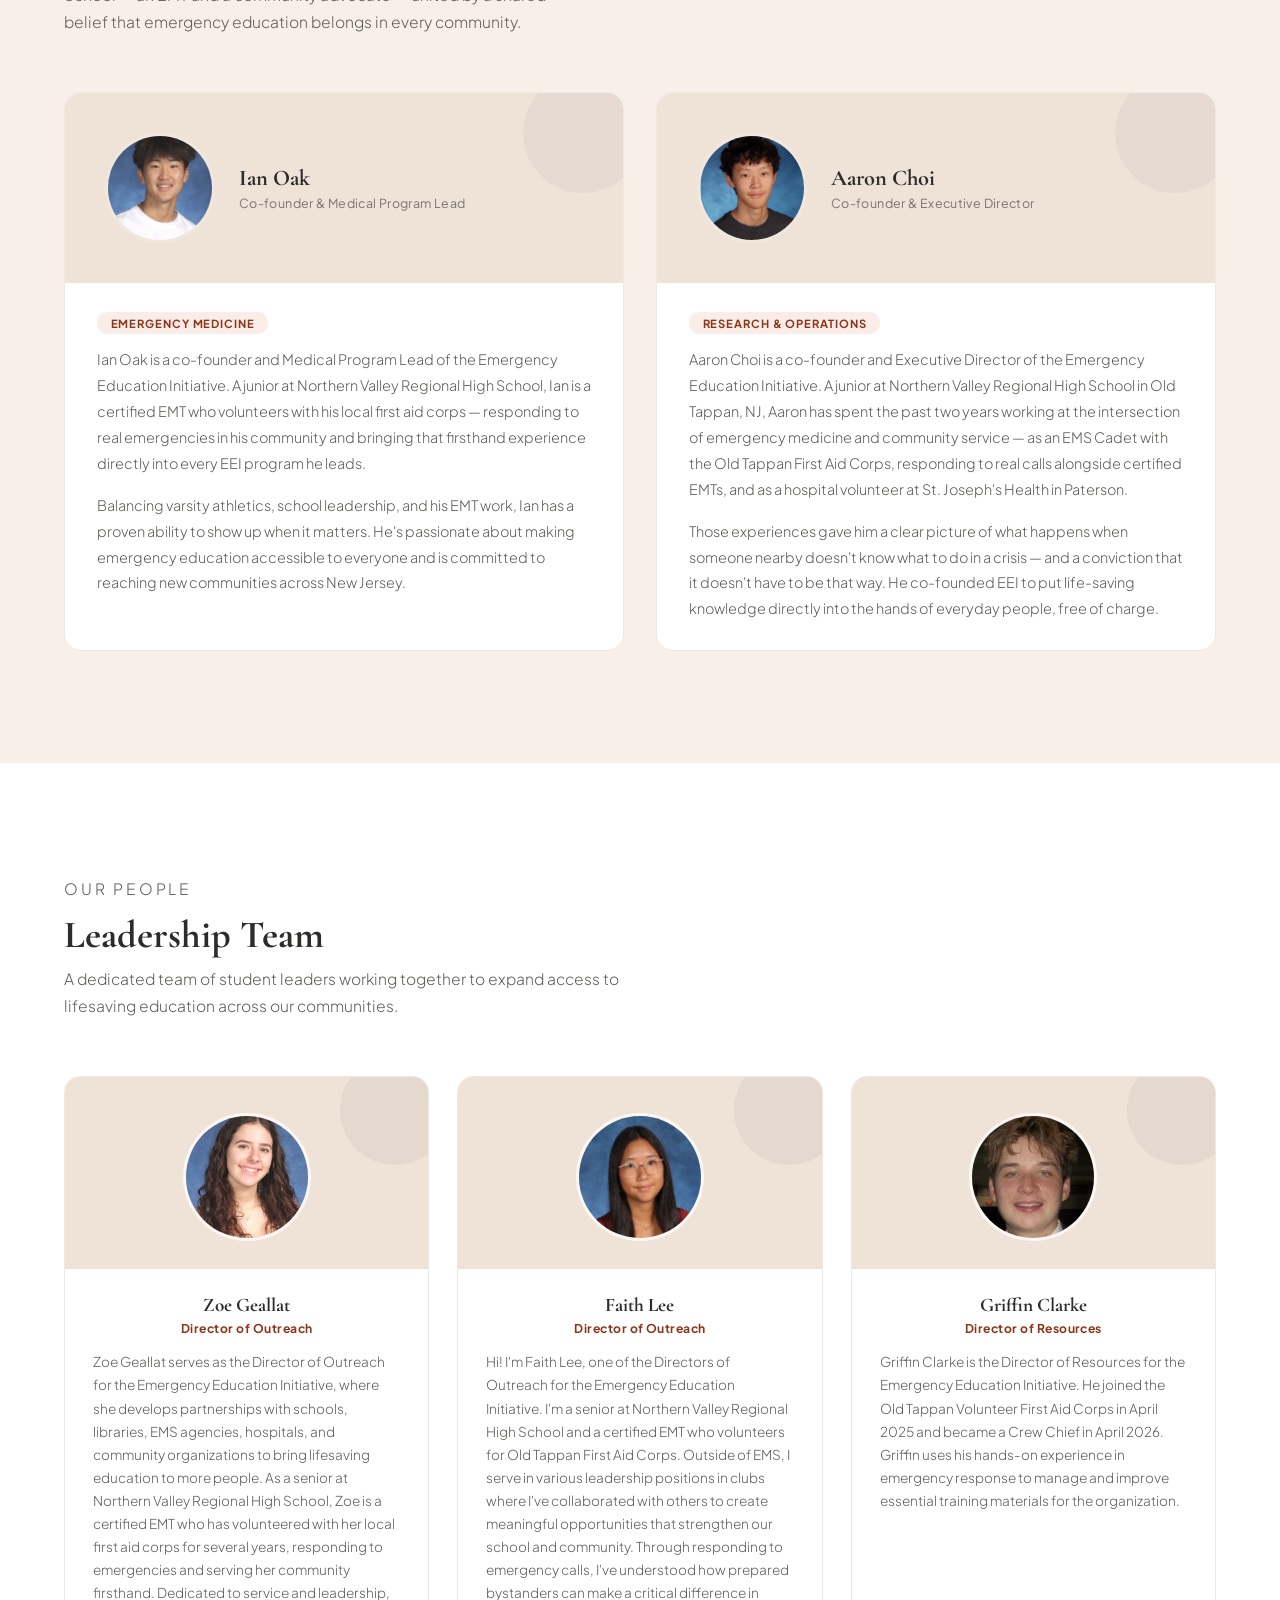
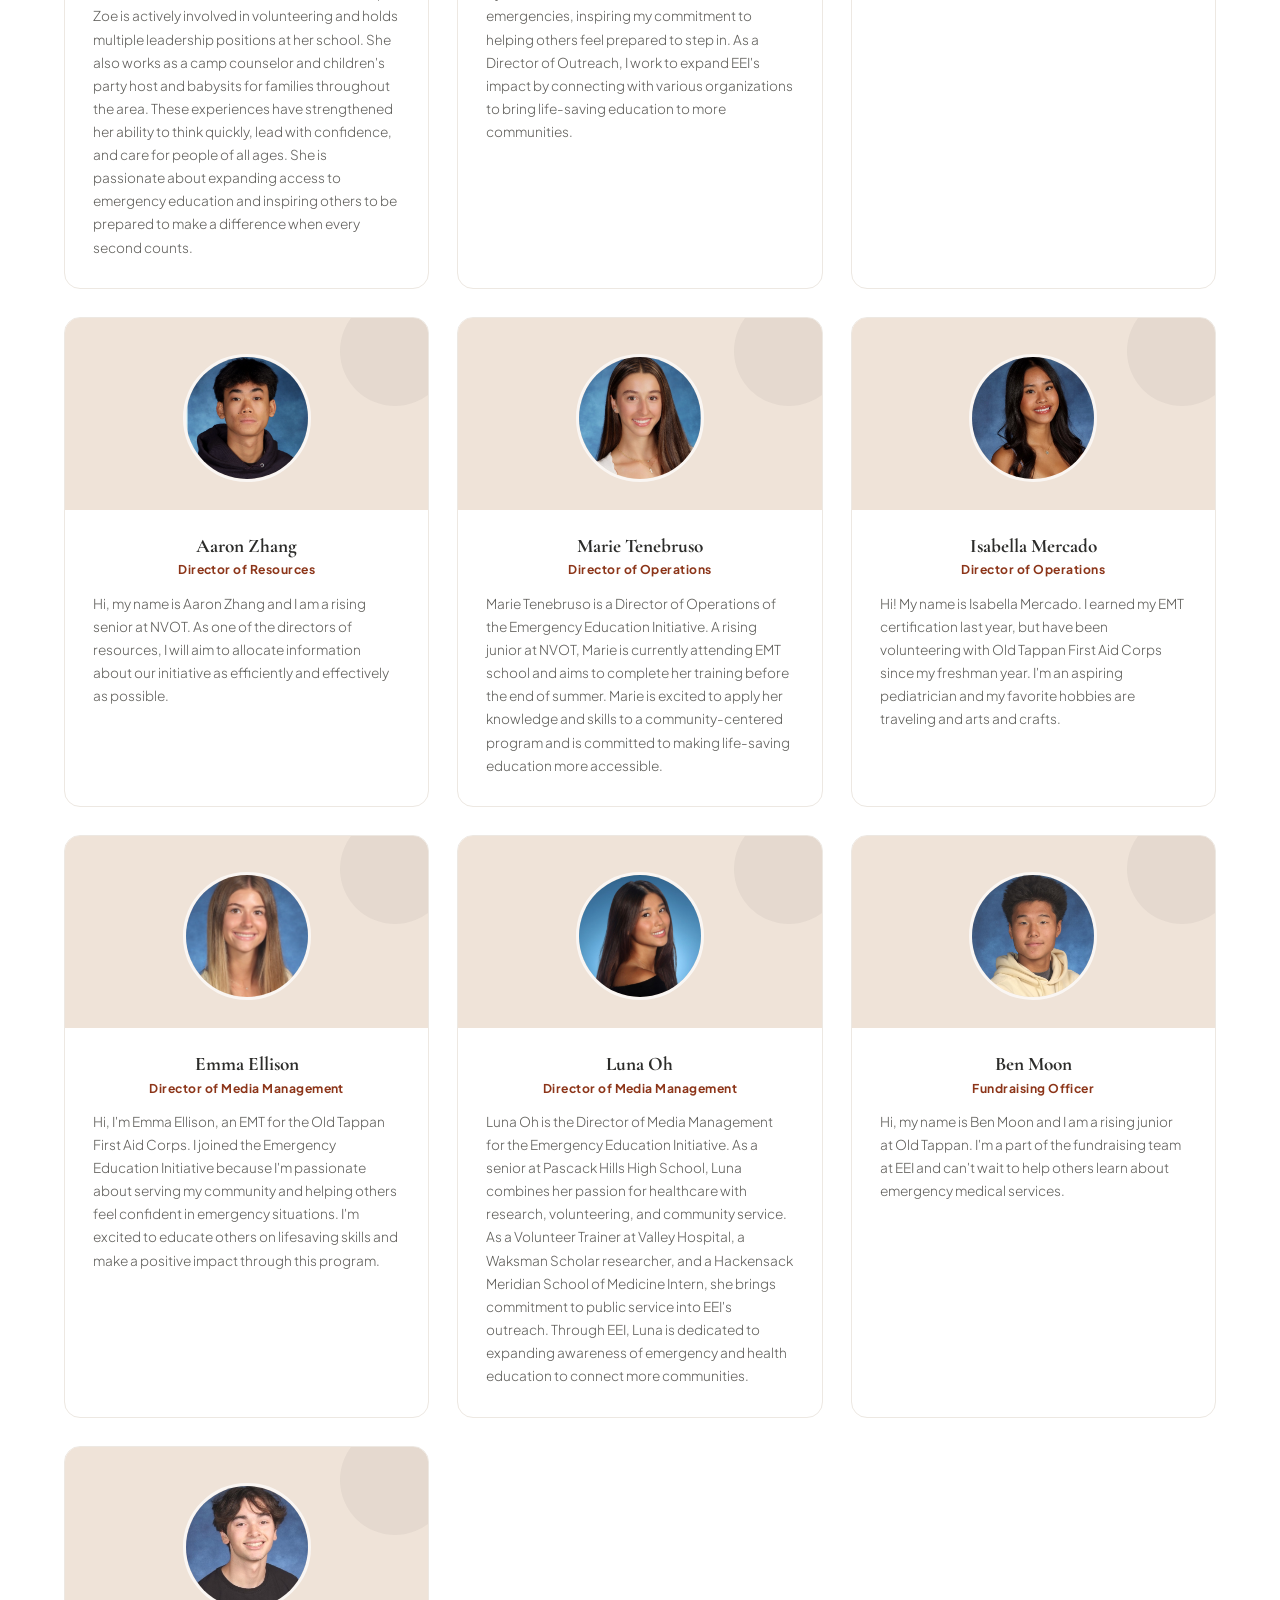
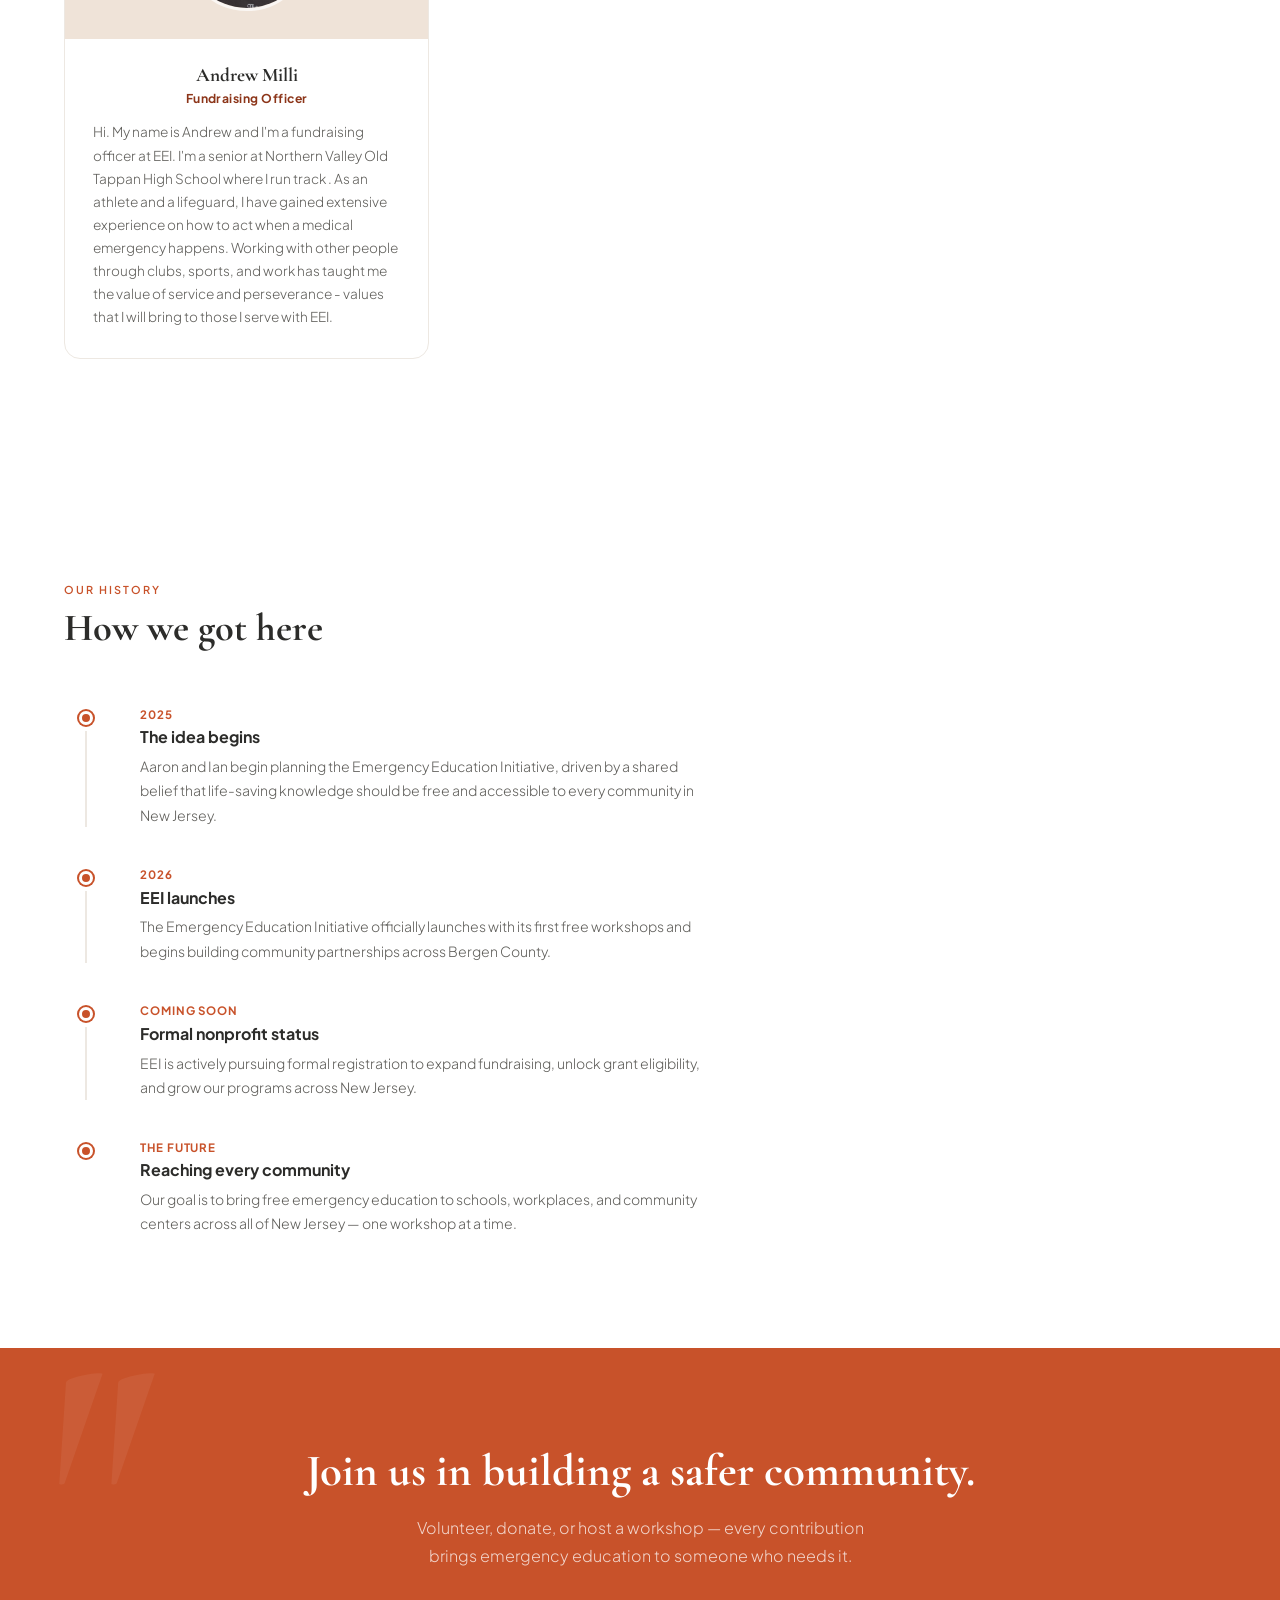
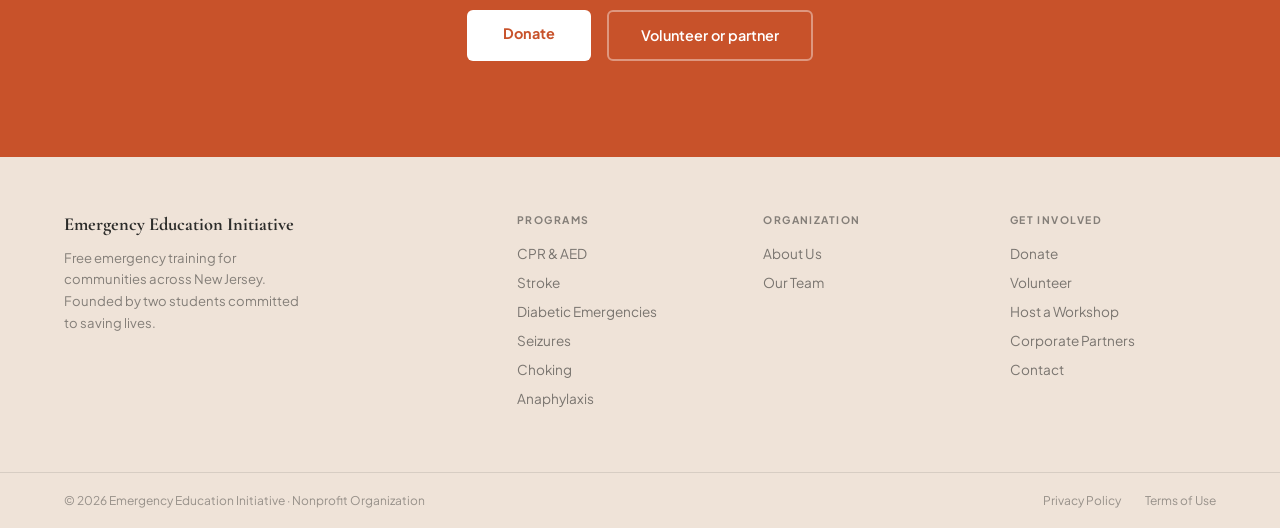
==== commit 5b68af46: "Add Leadership Team section to the About page - Add a "Leadership Team" section below the founder ca" ====
--- a/about.html
+++ b/about.html
@@ -5,7 +5,7 @@
 <meta name="viewport" content="width=device-width, initial-scale=1.0">
 <title>About Us — Emergency Education Initiative</title>
 <link rel="icon" type="image/png" href="images/eeifavicon2.png?v=4">
-<link rel="apple-touch-icon" href="images/apple-touch-icon.png">
+<link rel="apple-touch-icon" href="images/apple-touch-icon.png?v=2">
 <meta name="description" content="Meet the team behind the Emergency Education Initiative — two NJ students bringing free, life-saving emergency response training to their community.">
 <meta property="og:title" content="About Us — Emergency Education Initiative">
 <meta property="og:description" content="Student-founded, community-driven: learn the story behind EEI and the team building free emergency training programs across New Jersey.">
@@ -88,6 +88,22 @@
 .founder-body p:last-child{margin-bottom:0}
 .founder-tag{display:inline-flex;align-items:center;gap:.4rem;margin-bottom:.85rem;font-size:.7rem;font-weight:700;letter-spacing:.08em;text-transform:uppercase;background:var(--coral-tint);color:var(--coral-dark);padding:.25rem .85rem;border-radius:999px}
 
+/* LEADERSHIP TEAM */
+.leadership{padding:7rem 4rem;background:var(--white)}
+.leadership-header{margin-bottom:3.5rem}
+.leadership-header h2{font-family:'Cormorant Garamond',serif;font-size:clamp(2rem,3vw,2.8rem);font-weight:700;color:var(--slate);line-height:1.15;margin-bottom:.5rem}
+.leadership-header p{font-size:.975rem;font-weight:300;color:var(--slate-mid);max-width:560px;line-height:1.75}
+.leadership-grid{display:grid;grid-template-columns:repeat(3,minmax(0,1fr));gap:1.75rem}
+.leadership-card{background:var(--white);border:1px solid var(--border);border-radius:16px;overflow:hidden;transition:box-shadow .22s,transform .22s;display:flex;flex-direction:column}
+.leadership-card:hover{box-shadow:0 10px 32px rgba(0,0,0,.08);transform:translateY(-3px)}
+.leadership-card-image-section{background:#EFE3D8;padding:2.25rem 1.5rem 1.75rem;display:flex;align-items:center;justify-content:center;position:relative;overflow:hidden}
+.leadership-card-image-section::before{content:'';position:absolute;right:-22px;top:-22px;width:110px;height:110px;border-radius:50%;background:rgba(44,44,42,.05)}
+.leadership-photo{width:128px;height:128px;border-radius:50%;object-fit:cover;object-position:center;border:3px solid rgba(255,255,255,.7);position:relative;z-index:1;flex-shrink:0}
+.leadership-card-content{padding:1.5rem 1.75rem 1.85rem;text-align:center;flex:1;display:flex;flex-direction:column}
+.leadership-card-content h3{font-family:'Cormorant Garamond',serif;font-size:1.2rem;font-weight:700;color:var(--slate);margin-bottom:.2rem}
+.leadership-role{font-size:.76rem;font-weight:700;color:var(--coral-dark);letter-spacing:.04em;margin-bottom:.9rem}
+.leadership-bio{font-size:.85rem;font-weight:300;line-height:1.7;color:var(--slate-mid);text-align:left}
+
 /* STORY TIMELINE */
 .timeline{padding:7rem 4rem;background:var(--white)}
 .timeline h2{font-family:'Cormorant Garamond',serif;font-size:clamp(2rem,3vw,2.8rem);font-weight:700;color:var(--slate);line-height:1.15;margin-bottom:3.5rem}
@@ -138,8 +154,8 @@
 
 @keyframes fadeUp{from{opacity:0;transform:translateY(18px)}to{opacity:1;transform:translateY(0)}}
 </style>
-<link rel="stylesheet" href="css/responsive.css?v=3">
-<script src="js/reveal.js?v=2" defer></script>
+<link rel="stylesheet" href="css/responsive.css?v=4">
+<script src="js/reveal.js?v=3" defer></script>
 </head>
 <body>
 
@@ -235,6 +251,15 @@
   </div>
 </section>
 
+<section class="leadership">
+  <div class="leadership-header">
+    <p class="eyebrow">Our people</p>
+    <h2>Leadership Team</h2>
+    <p>A dedicated team of student leaders working together to expand access to lifesaving education across our communities.</p>
+  </div>
+  <div class="leadership-grid" id="leadership-grid"></div>
+</section>
+
 <section class="timeline">
   <p class="eyebrow">Our history</p>
   <h2>How we got here</h2>
@@ -331,6 +356,96 @@
   const open=document.querySelector('nav').classList.toggle('nav-open');
   this.setAttribute('aria-expanded',open);
 });
+
+/* ===================== LEADERSHIP TEAM ===================== */
+/* imageKey maps each person to their photo file in images/ (already resolved
+   to the real filename+extension found on disk — Aaron Zhang uses aaronz, not aaron). */
+const leadershipTeam = [
+  {
+    name: "Zoe Geallat",
+    role: "Director of Outreach",
+    imageKey: "zoe.jpeg",
+    bio: "Zoe Geallat serves as the Director of Outreach for the Emergency Education Initiative, where she develops partnerships with schools, libraries, EMS agencies, hospitals, and community organizations to bring lifesaving education to more people. As a senior at Northern Valley Regional High School, Zoe is a certified EMT who has volunteered with her local first aid corps for several years, responding to emergencies and serving her community firsthand. Dedicated to service and leadership, Zoe is actively involved in volunteering and holds multiple leadership positions at her school. She also works as a camp counselor and children's party host and babysits for families throughout the area. These experiences have strengthened her ability to think quickly, lead with confidence, and care for people of all ages. She is passionate about expanding access to emergency education and inspiring others to be prepared to make a difference when every second counts."
+  },
+  {
+    name: "Faith Lee",
+    role: "Director of Outreach",
+    imageKey: "faith.png",
+    bio: "Hi! I'm Faith Lee, one of the Directors of Outreach for the Emergency Education Initiative. I'm a senior at Northern Valley Regional High School and a certified EMT who volunteers for Old Tappan First Aid Corps. Outside of EMS, I serve in various leadership positions in clubs where I've collaborated with others to create meaningful opportunities that strengthen our school and community. Through responding to emergency calls, I've understood how prepared bystanders can make a critical difference in emergencies, inspiring my commitment to helping others feel prepared to step in. As a Director of Outreach, I work to expand EEI's impact by connecting with various organizations to bring life-saving education to more communities."
+  },
+  {
+    name: "Griffin Clarke",
+    role: "Director of Resources",
+    imageKey: "griffin.jpeg",
+    imagePosition: "center 40%",
+    bio: "Griffin Clarke is the Director of Resources for the Emergency Education Initiative. He joined the Old Tappan Volunteer First Aid Corps in April 2025 and became a Crew Chief in April 2026. Griffin uses his hands-on experience in emergency response to manage and improve essential training materials for the organization."
+  },
+  {
+    name: "Aaron Zhang",
+    role: "Director of Resources",
+    imageKey: "aaronz.png",
+    bio: "Hi, my name is Aaron Zhang and I am a rising senior at NVOT. As one of the directors of resources, I will aim to allocate information about our initiative as efficiently and effectively as possible."
+  },
+  {
+    name: "Marie Tenebruso",
+    role: "Director of Operations",
+    imageKey: "marie.png",
+    bio: "Marie Tenebruso is a Director of Operations of the Emergency Education Initiative. A rising junior at NVOT, Marie is currently attending EMT school and aims to complete her training before the end of summer. Marie is excited to apply her knowledge and skills to a community-centered program and is committed to making life-saving education more accessible."
+  },
+  {
+    name: "Isabella Mercado",
+    role: "Director of Operations",
+    imageKey: "izzy.jpeg",
+    bio: "Hi! My name is Isabella Mercado. I earned my EMT certification last year, but have been volunteering with Old Tappan First Aid Corps since my freshman year. I'm an aspiring pediatrician and my favorite hobbies are traveling and arts and crafts."
+  },
+  {
+    name: "Emma Ellison",
+    role: "Director of Media Management",
+    imageKey: "emma.png",
+    bio: "Hi, I'm Emma Ellison, an EMT for the Old Tappan First Aid Corps. I joined the Emergency Education Initiative because I'm passionate about serving my community and helping others feel confident in emergency situations. I'm excited to educate others on lifesaving skills and make a positive impact through this program."
+  },
+  {
+    name: "Luna Oh",
+    role: "Director of Media Management",
+    imageKey: "luna.jpg",
+    bio: "Luna Oh is the Director of Media Management for the Emergency Education Initiative. As a senior at Pascack Hills High School, Luna combines her passion for healthcare with research, volunteering, and community service. As a Volunteer Trainer at Valley Hospital, a Waksman Scholar researcher, and a Hackensack Meridian School of Medicine Intern, she brings commitment to public service into EEI's outreach. Through EEI, Luna is dedicated to expanding awareness of emergency and health education to connect more communities."
+  },
+  {
+    name: "Ben Moon",
+    role: "Fundraising Officer",
+    imageKey: "ben.jpeg",
+    bio: "Hi, my name is Ben Moon and I am a rising junior at Old Tappan. I'm a part of the fundraising team at EEI and can't wait to help others learn about emergency medical services."
+  },
+  {
+    name: "Andrew Milli",
+    role: "Fundraising Officer",
+    imageKey: "andrew.jpeg",
+    bio: "Hi. My name is Andrew and I'm a fundraising officer at EEI. I'm a senior at Northern Valley Old Tappan High School where I run track . As an athlete and a lifeguard, I have gained extensive experience on how to act when a medical emergency happens. Working with other people through clubs, sports, and work has taught me the value of service and perseverance - values that I will bring to those I serve with EEI."
+  }
+];
+
+var LEADERSHIP_IMAGE_VERSION = 2; // bump whenever a photo file is replaced, so browsers don't serve a stale cached copy
+
+function renderLeadershipCard(member){
+  const article = document.createElement('article');
+  article.className = 'leadership-card';
+  const objectPositionStyle = member.imagePosition ? ' style="object-position:' + member.imagePosition + '"' : '';
+  article.innerHTML =
+    '<div class="leadership-card-image-section">' +
+      '<img src="images/' + member.imageKey + '?v=' + LEADERSHIP_IMAGE_VERSION + '" alt="' + member.name + '" class="leadership-photo" loading="lazy"' + objectPositionStyle + '>' +
+    '</div>' +
+    '<div class="leadership-card-content">' +
+      '<h3>' + member.name + '</h3>' +
+      '<p class="leadership-role">' + member.role + '</p>' +
+      '<p class="leadership-bio">' + member.bio + '</p>' +
+    '</div>';
+  return article;
+}
+
+const leadershipGrid = document.getElementById('leadership-grid');
+leadershipTeam.forEach(function(member){
+  leadershipGrid.appendChild(renderLeadershipCard(member));
+});
 </script>
 </body>
 </html>
--- a/css/responsive.css
+++ b/css/responsive.css
@@ -57,7 +57,7 @@
 
   /* -- reduce generous side padding everywhere -- */
   .page-hero,.programs,.why,.about,.donate,.mission,.corporate,.donate-main,.contact-body,
-  .founders,.timeline,.partners,.cta,.cta-band,.host-section,.who-section,.programs-section,
+  .founders,.leadership,.timeline,.partners,.cta,.cta-band,.host-section,.who-section,.programs-section,
   .events-section,.calendar-section,.past-section,.filter-bar,.section,.footer-main,.footer-bottom,
   .announce,.pullquote{
     padding-left:2rem;padding-right:2rem;
@@ -72,7 +72,7 @@
 
   /* -- 3/4 column bands step down to 2 columns -- */
   .prog-grid,.stats-band,.partners-grid,.past-grid,.downloads-grid,.videos-grid,
-  .who-grid,.programs-grid,.quick-facts,.hero-strip{
+  .who-grid,.programs-grid,.quick-facts,.hero-strip,.leadership-grid{
     grid-template-columns:repeat(2,1fr);
   }
 
@@ -93,7 +93,7 @@
 
   /* -- tighten side padding further -- */
   .page-hero,.programs,.why,.about,.donate,.mission,.corporate,.donate-main,.contact-body,
-  .founders,.timeline,.partners,.cta,.cta-band,.host-section,.who-section,.programs-section,
+  .founders,.leadership,.timeline,.partners,.cta,.cta-band,.host-section,.who-section,.programs-section,
   .events-section,.calendar-section,.past-section,.filter-bar,.section,.footer-main,.footer-bottom,
   .announce,.pullquote{
     padding-left:1.25rem;padding-right:1.25rem;
@@ -103,7 +103,7 @@
   /* -- compact the big vertical section paddings -- */
   .page-hero{padding-top:100px;padding-bottom:50px}
   .programs,.why,.about,.donate{padding-top:3.5rem;padding-bottom:3.5rem}
-  .founders,.timeline,.cta-band{padding-top:3.5rem;padding-bottom:3.5rem}
+  .founders,.leadership,.timeline,.cta-band{padding-top:3.5rem;padding-bottom:3.5rem}
   .partners,.corporate,.mission{padding-top:3.5rem;padding-bottom:3.5rem}
   .cta,.pullquote{padding-top:3.5rem;padding-bottom:3.5rem}
   .who-section,.programs-section,.host-section{padding-top:3.5rem;padding-bottom:3.5rem}
@@ -116,7 +116,7 @@
 
   /* -- remaining multi-column bands collapse to a single column -- */
   .prog-grid,.stats-band,.partners-grid,.past-grid,.downloads-grid,.videos-grid,
-  .who-grid,.programs-grid,.quick-facts,.hero-strip,.ext-grid,.footer-main{
+  .who-grid,.programs-grid,.quick-facts,.hero-strip,.ext-grid,.footer-main,.leadership-grid{
     grid-template-columns:1fr;
   }
   .tiers,.amounts{grid-template-columns:repeat(2,1fr)}
